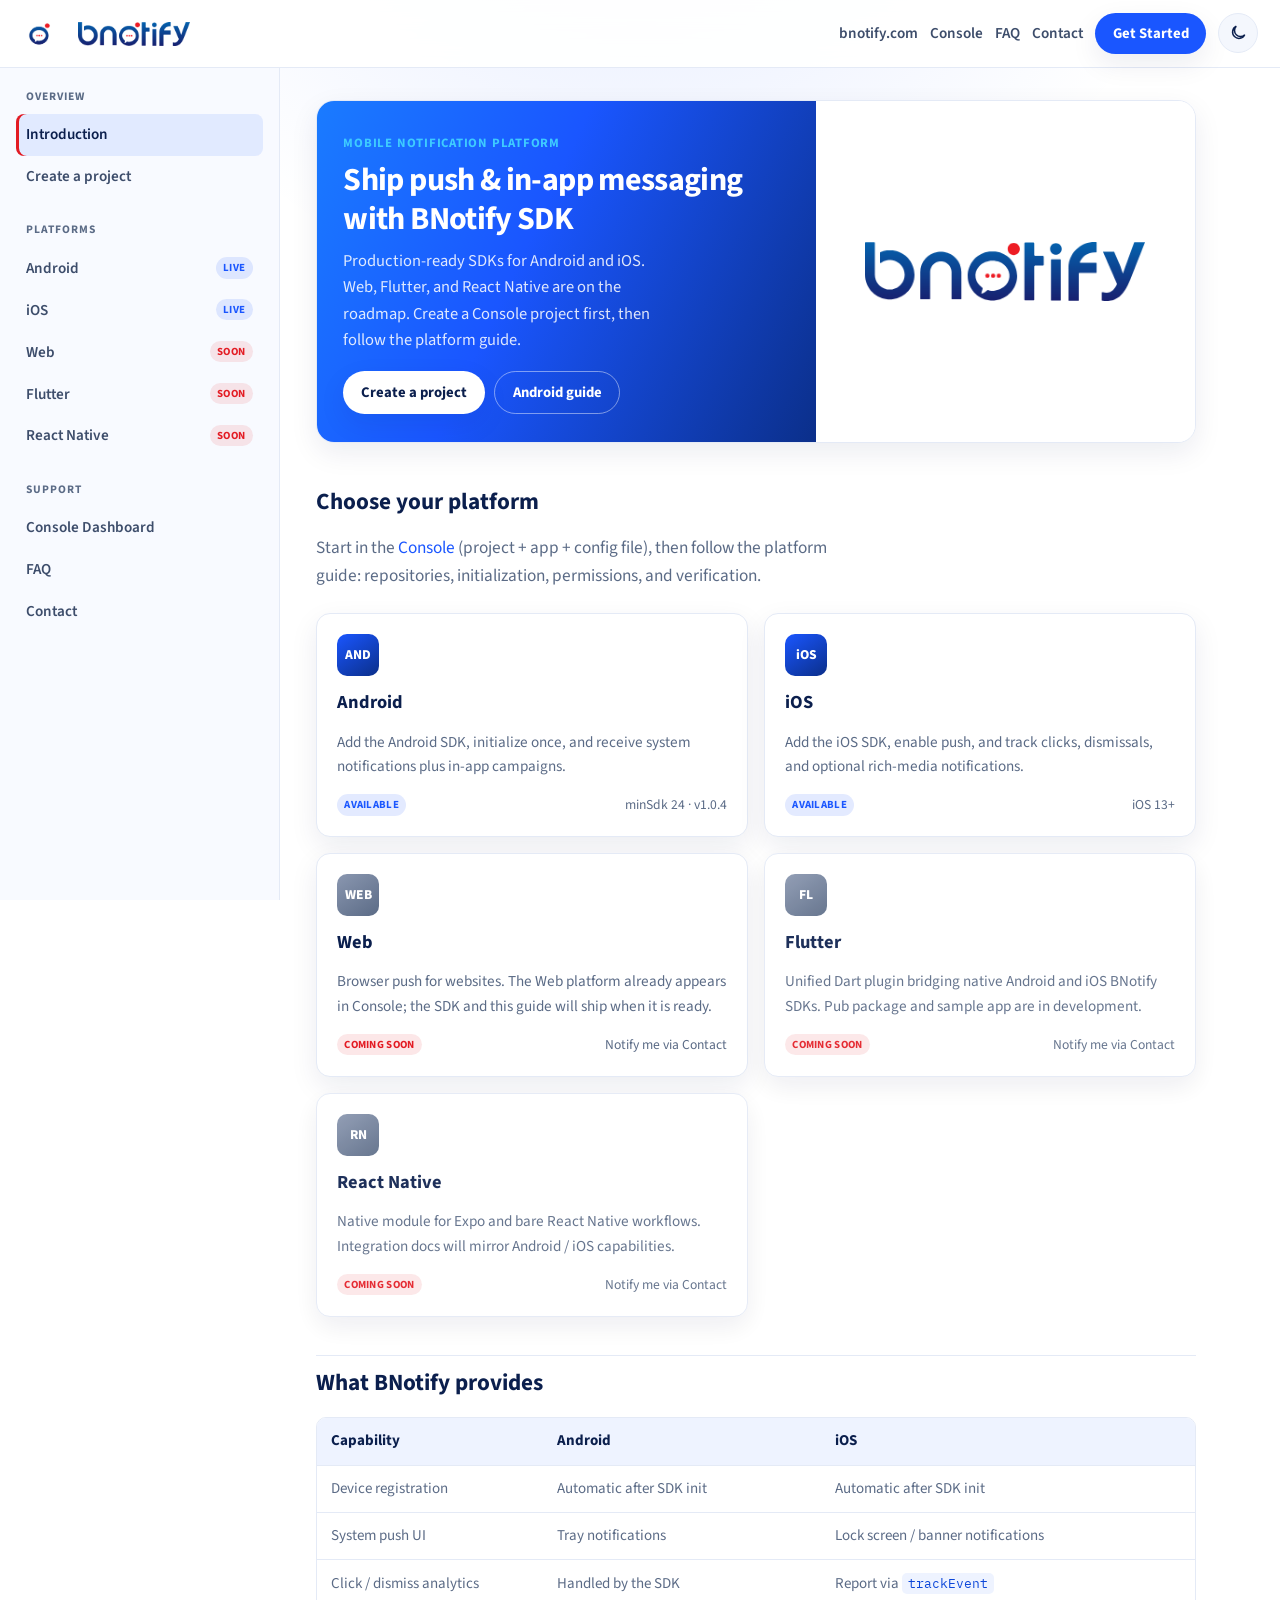
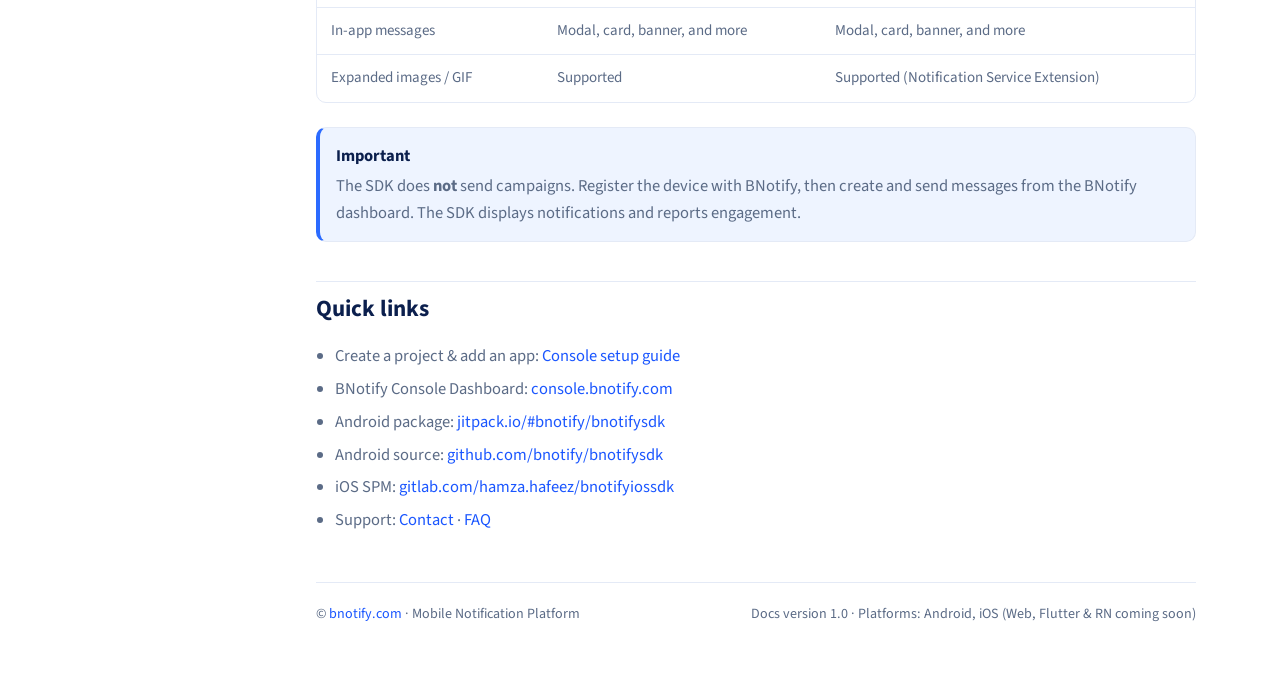
==== index.html @ f36389ba "Document Console project setup and add Web as coming soon. Walk through login, create project, add a" ====
<!DOCTYPE html>
<html lang="en" data-theme="light">
<head>
  <meta charset="UTF-8" />
  <meta name="viewport" content="width=device-width, initial-scale=1" />
  <title>BNotify SDK Documentation</title>
  <meta name="description" content="Integrate BNotify push notifications and in-app messaging into Android, iOS, Web, Flutter, and React Native apps." />
  <link rel="icon" href="assets/img/icon.png" type="image/png" />
  <link rel="preconnect" href="https://fonts.googleapis.com" />
  <link rel="preconnect" href="https://fonts.gstatic.com" crossorigin />
  <link href="https://fonts.googleapis.com/css2?family=IBM+Plex+Mono:wght@400;500;600&family=Source+Sans+3:wght@400;500;600;700;800&display=swap" rel="stylesheet" />
  <link rel="stylesheet" href="assets/css/docs.css" />
  <script>
    (function () {
      var t = localStorage.getItem("bn-theme");
      document.documentElement.setAttribute("data-theme", t === "dark" ? "dark" : "light");
    })();
  </script>
</head>
<body>
  <header class="topbar">
    <a class="brand" href="index.html">
      <img class="brand-icon" src="assets/img/icon.png" alt="BNotify icon" />
      <img class="brand-logo" src="assets/img/logo.png" alt="bnotify" />
    </a>
    <div class="topbar-actions">
      <a class="topbar-link" href="https://bnotify.com/" target="_blank" rel="noopener">bnotify.com</a>
      <a class="topbar-link" href="https://console.bnotify.com/projects" target="_blank" rel="noopener">Console</a>
      <a class="topbar-link" href="faq.html">FAQ</a>
      <a class="topbar-link" href="contact.html">Contact</a>
      <a class="btn btn-primary" href="console.html">Get Started</a>
      <button class="theme-toggle" id="themeToggle" type="button" aria-label="Switch to dark theme" title="Dark theme">
        <svg class="icon-moon" viewBox="0 0 24 24" fill="none" stroke="currentColor" stroke-width="2" aria-hidden="true"><path d="M21 14.3A8.5 8.5 0 1 1 9.7 3 7 7 0 0 0 21 14.3z"/></svg>
        <svg class="icon-sun" viewBox="0 0 24 24" fill="none" stroke="currentColor" stroke-width="2" aria-hidden="true"><circle cx="12" cy="12" r="4"/><path d="M12 2v2M12 20v2M4.93 4.93l1.41 1.41M17.66 17.66l1.41 1.41M2 12h2M20 12h2M4.93 19.07l1.41-1.41M17.66 6.34l1.41-1.41"/></svg>
      </button>
      <button class="menu-toggle" id="menuToggle" aria-label="Open navigation">☰</button>
    </div>
  </header>

  <div class="layout">
    <aside class="sidebar" id="sidebar">
      <div class="sidebar-section">
        <div class="sidebar-label">Overview</div>
        <a class="nav-link" data-page="index.html" href="index.html">Introduction</a>
        <a class="nav-link" data-page="console.html" href="console.html">Create a project</a>
      </div>
      <div class="sidebar-section">
        <div class="sidebar-label">Platforms</div>
        <a class="nav-link" data-page="android.html" href="android.html">Android <span class="badge badge-live">Live</span></a>
        <a class="nav-link" data-page="ios.html" href="ios.html">iOS <span class="badge badge-live">Live</span></a>
        <a class="nav-link" data-page="web.html" href="web.html">Web <span class="badge badge-soon">Soon</span></a>
        <a class="nav-link" data-page="flutter.html" href="flutter.html">Flutter <span class="badge badge-soon">Soon</span></a>
        <a class="nav-link" data-page="react-native.html" href="react-native.html">React Native <span class="badge badge-soon">Soon</span></a>
      </div>
      <div class="sidebar-section">
        <div class="sidebar-label">Support</div>
        <a class="nav-link" href="https://console.bnotify.com/projects" target="_blank" rel="noopener">Console Dashboard</a>
        <a class="nav-link" data-page="faq.html" href="faq.html">FAQ</a>
        <a class="nav-link" data-page="contact.html" href="contact.html">Contact</a>
      </div>
    </aside>

    <main class="content">
      <div class="content-inner">
        <section class="hero">
          <div class="hero-copy">
            <div class="page-kicker">Mobile Notification Platform</div>
            <h1>Ship push &amp; in-app messaging with BNotify SDK</h1>
            <p>Production-ready SDKs for Android and iOS. Web, Flutter, and React Native are on the roadmap. Create a Console project first, then follow the platform guide.</p>
            <div class="hero-actions">
              <a class="btn btn-primary" href="console.html">Create a project</a>
              <a class="btn btn-secondary" href="android.html">Android guide</a>
            </div>
          </div>
          <div class="hero-brand">
            <img src="assets/img/logo.png" alt="bnotify.com — Mobile Notification Platform" />
          </div>
        </section>

        <h2>Choose your platform</h2>
        <p class="lead">Start in the <a href="console.html">Console</a> (project + app + config file), then follow the platform guide: repositories, initialization, permissions, and verification.</p>

        <div class="card-grid">
          <a class="platform-card" href="android.html">
            <div class="card-icon">AND</div>
            <h3>Android</h3>
            <p>Add the Android SDK, initialize once, and receive system notifications plus in-app campaigns.</p>
            <div class="card-foot">
              <span class="badge badge-live">Available</span>
              <span>minSdk 24 · v1.0.4</span>
            </div>
          </a>
          <a class="platform-card" href="ios.html">
            <div class="card-icon">iOS</div>
            <h3>iOS</h3>
            <p>Add the iOS SDK, enable push, and track clicks, dismissals, and optional rich-media notifications.</p>
            <div class="card-foot">
              <span class="badge badge-live">Available</span>
              <span>iOS 13+</span>
            </div>
          </a>
          <a class="platform-card" href="web.html">
            <div class="card-icon soon">WEB</div>
            <h3>Web</h3>
            <p>Browser push for websites. The Web platform already appears in Console; the SDK and this guide will ship when it is ready.</p>
            <div class="card-foot">
              <span class="badge badge-soon">Coming soon</span>
              <span>Notify me via Contact</span>
            </div>
          </a>
          <div class="platform-card disabled">
            <div class="card-icon soon">FL</div>
            <h3>Flutter</h3>
            <p>Unified Dart plugin bridging native Android and iOS BNotify SDKs. Pub package and sample app are in development.</p>
            <div class="card-foot">
              <span class="badge badge-soon">Coming soon</span>
              <span>Notify me via Contact</span>
            </div>
          </div>
          <div class="platform-card disabled">
            <div class="card-icon soon">RN</div>
            <h3>React Native</h3>
            <p>Native module for Expo and bare React Native workflows. Integration docs will mirror Android / iOS capabilities.</p>
            <div class="card-foot">
              <span class="badge badge-soon">Coming soon</span>
              <span>Notify me via Contact</span>
            </div>
          </div>
        </div>

        <h2>What BNotify provides</h2>
        <div class="table-wrap">
          <table>
            <thead>
              <tr>
                <th>Capability</th>
                <th>Android</th>
                <th>iOS</th>
              </tr>
            </thead>
            <tbody>
              <tr>
                <td>Device registration</td>
                <td>Automatic after SDK init</td>
                <td>Automatic after SDK init</td>
              </tr>
              <tr>
                <td>System push UI</td>
                <td>Tray notifications</td>
                <td>Lock screen / banner notifications</td>
              </tr>
              <tr>
                <td>Click / dismiss analytics</td>
                <td>Handled by the SDK</td>
                <td>Report via <code>trackEvent</code></td>
              </tr>
              <tr>
                <td>In-app messages</td>
                <td>Modal, card, banner, and more</td>
                <td>Modal, card, banner, and more</td>
              </tr>
              <tr>
                <td>Expanded images / GIF</td>
                <td>Supported</td>
                <td>Supported (Notification Service Extension)</td>
              </tr>
            </tbody>
          </table>
        </div>

        <div class="callout info">
          <div class="callout-title">Important</div>
          <p>The SDK does <strong>not</strong> send campaigns. Register the device with BNotify, then create and send messages from the BNotify dashboard. The SDK displays notifications and reports engagement.</p>
        </div>

        <h2>Quick links</h2>
        <ul class="clean">
          <li>Create a project &amp; add an app: <a href="console.html">Console setup guide</a></li>
          <li>BNotify Console Dashboard: <a href="https://console.bnotify.com/" target="_blank" rel="noopener">console.bnotify.com</a></li>
          <li>Android package: <a href="https://jitpack.io/#bnotify/bnotifysdk" target="_blank" rel="noopener">jitpack.io/#bnotify/bnotifysdk</a></li>
          <li>Android source: <a href="https://github.com/bnotify/bnotifysdk" target="_blank" rel="noopener">github.com/bnotify/bnotifysdk</a></li>
          <li>iOS SPM: <a href="https://gitlab.com/hamza.hafeez/bnotifyiossdk" target="_blank" rel="noopener">gitlab.com/hamza.hafeez/bnotifyiossdk</a></li>
          <li>Support: <a href="contact.html">Contact</a> · <a href="faq.html">FAQ</a></li>
        </ul>

        <footer class="footer">
          <span>© <a href="https://bnotify.com/" target="_blank" rel="noopener">bnotify.com</a> · Mobile Notification Platform</span>
          <span>Docs version 1.0 · Platforms: Android, iOS (Web, Flutter &amp; RN coming soon)</span>
        </footer>
      </div>
    </main>
  </div>
  <script src="assets/js/docs.js"></script>
</body>
</html>
---- assets/css/docs.css ----
/* BNotify SDK Docs — light default (bnotify.com blue/white), optional dark */
:root {
  --bn-red: #e31b23;
  --bn-red-dark: #c4161d;
  --bn-cyan: #3ecbff;
  --bn-blue-500: #1a56ff;
  --bn-blue-400: #2b6bff;
  --bn-blue-600: #0d47d9;
  --bn-navy: #0b1f4d;
  --bn-sidebar-w: 280px;
  --bn-top-h: 68px;
  --bn-radius: 14px;
  --font-sans: "Source Sans 3", "Segoe UI", sans-serif;
  --font-mono: "IBM Plex Mono", ui-monospace, monospace;

  --bn-bg: #ffffff;
  --bn-bg-glow: radial-gradient(ellipse 80% 40% at 50% -8%, rgba(26, 86, 255, 0.12), transparent 55%);
  --bn-surface: #ffffff;
  --bn-surface-2: #f4f7fd;
  --bn-ink: #0b1f4d;
  --bn-heading: #0b1f4d;
  --bn-muted: #5b6b86;
  --bn-line: #e4eaf6;
  --bn-link: #1a56ff;
  --bn-link-hover: #0d47d9;
  --bn-code-bg: #0b1f4d;
  --bn-code-border: rgba(11, 31, 77, 0.18);
  --bn-inline-code-bg: #eef3ff;
  --bn-inline-code-fg: #0d47d9;
  --bn-topbar-bg: rgba(255, 255, 255, 0.92);
  --bn-topbar-border: #e4eaf6;
  --bn-brand: #0b1f4d;
  --bn-nav: #3d4d6b;
  --bn-nav-hover: #0b1f4d;
  --bn-nav-active-bg: rgba(26, 86, 255, 0.1);
  --bn-nav-active-fg: #0b1f4d;
  --bn-sidebar-bg: #f8faff;
  --bn-btn-primary-bg: #1a56ff;
  --bn-btn-primary-fg: #ffffff;
  --bn-btn-primary-hover: #0d47d9;
  --bn-btn-secondary-fg: #0b1f4d;
  --bn-btn-secondary-border: #c9d6f0;
  --bn-chip-strong: #0b1f4d;
  --bn-th-bg: #eef3ff;
  --bn-th-fg: #0b1f4d;
  --bn-input-bg: #f8faff;
  --bn-input-fg: #0b1f4d;
  --bn-shadow: 0 10px 28px rgba(11, 31, 77, 0.08);
  --bn-hero-bg: linear-gradient(115deg, #1a7bff 0%, #1a56ff 42%, #0b2f8a 100%);
  --bn-hero-border: transparent;
  --bn-badge-live-bg: rgba(26, 86, 255, 0.12);
  --bn-badge-live-fg: #1a56ff;
  --bn-badge-soon-bg: rgba(227, 27, 35, 0.1);
  --bn-badge-soon-fg: #e31b23;
  --bn-callout-info-bg: #eef4ff;
  --bn-callout-warn-bg: #fff5f5;
  --bn-callout-tip-bg: #f0faf5;
  --bn-mark-bg: rgba(26, 86, 255, 0.12);
  --bn-mark-fg: #1a56ff;
}

html[data-theme="dark"] {
  --bn-bg: #05070d;
  --bn-bg-glow:
    radial-gradient(ellipse 80% 50% at 50% -10%, rgba(43, 89, 195, 0.22), transparent 55%),
    radial-gradient(ellipse 60% 40% at 80% 100%, rgba(227, 27, 35, 0.08), transparent 50%);
  --bn-surface: #0b1220;
  --bn-surface-2: #111a2e;
  --bn-ink: #f5f7fb;
  --bn-heading: #ffffff;
  --bn-muted: #9aa6bf;
  --bn-line: rgba(255, 255, 255, 0.1);
  --bn-link: #4d7dff;
  --bn-link-hover: #ffffff;
  --bn-code-bg: #070d1a;
  --bn-code-border: rgba(255, 255, 255, 0.12);
  --bn-inline-code-bg: rgba(255, 255, 255, 0.08);
  --bn-inline-code-fg: #c9d7ff;
  --bn-topbar-bg: rgba(0, 0, 0, 0.85);
  --bn-topbar-border: rgba(255, 255, 255, 0.1);
  --bn-brand: #ffffff;
  --bn-nav: rgba(255, 255, 255, 0.86);
  --bn-nav-hover: #ffffff;
  --bn-nav-active-bg: rgba(43, 89, 195, 0.22);
  --bn-nav-active-fg: #ffffff;
  --bn-sidebar-bg: rgba(5, 7, 13, 0.92);
  --bn-btn-primary-bg: #ffffff;
  --bn-btn-primary-fg: #0a1224;
  --bn-btn-primary-hover: #eef2ff;
  --bn-btn-secondary-fg: #ffffff;
  --bn-btn-secondary-border: rgba(255, 255, 255, 0.35);
  --bn-chip-strong: #ffffff;
  --bn-th-bg: rgba(255, 255, 255, 0.04);
  --bn-th-fg: #ffffff;
  --bn-input-bg: #070d1a;
  --bn-input-fg: #ffffff;
  --bn-shadow: 0 12px 40px rgba(0, 0, 0, 0.45);
  --bn-hero-bg:
    radial-gradient(circle at 85% 15%, rgba(227, 27, 35, 0.25), transparent 35%),
    linear-gradient(145deg, #000 0%, #0b172e 55%, #123a8f 140%);
  --bn-hero-border: rgba(255, 255, 255, 0.1);
  --bn-badge-live-bg: rgba(43, 89, 195, 0.25);
  --bn-badge-live-fg: #9db7ff;
  --bn-badge-soon-bg: rgba(227, 27, 35, 0.18);
  --bn-badge-soon-fg: #ff8a8f;
  --bn-callout-info-bg: rgba(43, 89, 195, 0.12);
  --bn-callout-warn-bg: rgba(227, 27, 35, 0.1);
  --bn-callout-tip-bg: rgba(26, 158, 106, 0.1);
  --bn-mark-bg: rgba(43, 89, 195, 0.25);
  --bn-mark-fg: #9db7ff;
}

*,
*::before,
*::after {
  box-sizing: border-box;
}

html {
  scroll-behavior: smooth;
  color-scheme: light;
}

html[data-theme="dark"] {
  color-scheme: dark;
}

body {
  margin: 0;
  font-family: var(--font-sans);
  color: var(--bn-ink);
  background: var(--bn-bg-glow), var(--bn-bg);
  line-height: 1.6;
  font-size: 16.5px;
  -webkit-font-smoothing: antialiased;
  min-height: 100vh;
}

a {
  color: var(--bn-link);
  text-decoration: none;
}

a:hover {
  color: var(--bn-link-hover);
  text-decoration: underline;
}

img {
  max-width: 100%;
  height: auto;
}

.topbar {
  position: sticky;
  top: 0;
  z-index: 50;
  height: var(--bn-top-h);
  display: flex;
  align-items: center;
  justify-content: space-between;
  padding: 0 1.35rem;
  background: var(--bn-topbar-bg);
  backdrop-filter: blur(12px);
  border-bottom: 1px solid var(--bn-topbar-border);
}

.brand {
  display: flex;
  align-items: center;
  gap: 0.75rem;
  color: var(--bn-brand);
  text-decoration: none;
}

.brand:hover {
  text-decoration: none;
  color: var(--bn-brand);
}

.brand-icon {
  width: 36px;
  height: 36px;
  border-radius: 8px;
  background: #fff;
  object-fit: contain;
}

.brand-logo {
  height: 32px;
  width: auto;
  display: block;
  padding: 4px 8px;
  border-radius: 8px;
  background: #fff;
}

.brand-text {
  display: none;
}

.topbar-actions {
  display: flex;
  align-items: center;
  gap: 0.75rem;
}

.topbar-link {
  color: var(--bn-nav);
  font-size: 0.95rem;
  font-weight: 600;
  text-decoration: none;
}

.topbar-link:hover {
  color: var(--bn-nav-hover);
  text-decoration: none;
}

.theme-toggle {
  display: inline-grid;
  place-items: center;
  width: 40px;
  height: 40px;
  border-radius: 999px;
  border: 1px solid var(--bn-line);
  background: var(--bn-surface-2);
  color: var(--bn-heading);
  cursor: pointer;
  flex-shrink: 0;
}

.theme-toggle:hover {
  border-color: var(--bn-blue-400);
}

.theme-toggle .icon-sun,
.theme-toggle .icon-moon {
  display: none;
  width: 18px;
  height: 18px;
}

html:not([data-theme="dark"]) .theme-toggle .icon-moon {
  display: block;
}

html[data-theme="dark"] .theme-toggle .icon-sun {
  display: block;
}

.btn {
  display: inline-flex;
  align-items: center;
  justify-content: center;
  gap: 0.4rem;
  padding: 0.55rem 1.1rem;
  border-radius: 999px;
  border: none;
  font: inherit;
  font-weight: 700;
  font-size: 0.92rem;
  cursor: pointer;
  text-decoration: none;
  transition: transform 0.15s ease, background 0.15s ease, box-shadow 0.15s ease, border-color 0.15s ease;
}

.btn:hover {
  text-decoration: none;
  transform: translateY(-1px);
}

.btn-primary {
  background: var(--bn-btn-primary-bg);
  color: var(--bn-btn-primary-fg);
  box-shadow: var(--bn-shadow);
}

.btn-primary:hover {
  background: var(--bn-btn-primary-hover);
  color: var(--bn-btn-primary-fg);
}

.btn-secondary {
  background: transparent;
  color: var(--bn-btn-secondary-fg);
  border: 1px solid var(--bn-btn-secondary-border);
}

.btn-secondary:hover {
  background: var(--bn-surface-2);
  color: var(--bn-heading);
}

.hero .btn-primary {
  background: #fff;
  color: #0b1f4d;
}

.hero .btn-primary:hover {
  background: #eef4ff;
  color: #0b1f4d;
}

.hero .btn-secondary {
  color: #fff;
  border-color: rgba(255, 255, 255, 0.45);
}

.hero .btn-secondary:hover {
  background: rgba(255, 255, 255, 0.12);
  color: #fff;
}

.btn-accent {
  background: var(--bn-red);
  color: #fff;
}

.menu-toggle {
  display: none;
  background: transparent;
  border: 1px solid var(--bn-line);
  color: var(--bn-heading);
  border-radius: 8px;
  width: 40px;
  height: 40px;
  font-size: 1.2rem;
  cursor: pointer;
}

.layout {
  display: grid;
  grid-template-columns: var(--bn-sidebar-w) 1fr;
  min-height: calc(100vh - var(--bn-top-h));
}

.sidebar {
  position: sticky;
  top: var(--bn-top-h);
  height: calc(100vh - var(--bn-top-h));
  overflow: auto;
  background: var(--bn-sidebar-bg);
  border-right: 1px solid var(--bn-line);
  padding: 1.25rem 1rem 2rem;
}

.sidebar-section {
  margin-bottom: 1.5rem;
}

.sidebar-label {
  font-size: 0.72rem;
  font-weight: 700;
  letter-spacing: 0.08em;
  text-transform: uppercase;
  color: var(--bn-muted);
  padding: 0 0.65rem;
  margin-bottom: 0.45rem;
}

.nav-link {
  display: flex;
  align-items: center;
  justify-content: space-between;
  gap: 0.5rem;
  padding: 0.55rem 0.65rem;
  border-radius: 8px;
  color: var(--bn-nav);
  font-weight: 600;
  font-size: 0.95rem;
  text-decoration: none;
}

.nav-link:hover {
  background: var(--bn-nav-active-bg);
  color: var(--bn-nav-hover);
  text-decoration: none;
}

.nav-link.active {
  background: var(--bn-nav-active-bg);
  color: var(--bn-nav-active-fg);
  box-shadow: inset 3px 0 0 var(--bn-red);
}

.nav-sub {
  margin: 0.15rem 0 0.5rem 0.75rem;
  padding-left: 0.65rem;
  border-left: 2px solid var(--bn-line);
}

.nav-sub a {
  display: block;
  padding: 0.28rem 0.5rem;
  color: var(--bn-muted);
  font-size: 0.88rem;
  font-weight: 500;
  border-radius: 6px;
  text-decoration: none;
}

.nav-sub a:hover,
.nav-sub a.active {
  color: var(--bn-heading);
  background: var(--bn-nav-active-bg);
  text-decoration: none;
}

.badge {
  display: inline-flex;
  align-items: center;
  padding: 0.12rem 0.45rem;
  border-radius: 999px;
  font-size: 0.68rem;
  font-weight: 700;
  letter-spacing: 0.03em;
  text-transform: uppercase;
  white-space: nowrap;
}

.badge-live {
  background: var(--bn-badge-live-bg);
  color: var(--bn-badge-live-fg);
}

.badge-soon {
  background: var(--bn-badge-soon-bg);
  color: var(--bn-badge-soon-fg);
}

.content {
  min-width: 0;
  padding: 2rem 2.25rem 4rem;
}

.content-inner {
  max-width: 880px;
}

.page-kicker {
  display: inline-flex;
  align-items: center;
  gap: 0.4rem;
  color: var(--bn-red);
  font-size: 0.8rem;
  font-weight: 700;
  letter-spacing: 0.06em;
  text-transform: uppercase;
  margin-bottom: 0.5rem;
}

h1 {
  margin: 0 0 0.75rem;
  font-size: clamp(1.85rem, 2.5vw, 2.35rem);
  line-height: 1.2;
  color: var(--bn-heading);
  letter-spacing: -0.02em;
}

h2 {
  margin: 2.4rem 0 0.85rem;
  padding-top: 0.5rem;
  border-top: 1px solid var(--bn-line);
  font-size: 1.45rem;
  color: var(--bn-heading);
  scroll-margin-top: calc(var(--bn-top-h) + 1rem);
}

h2:first-of-type {
  border-top: none;
  margin-top: 1.75rem;
}

h3 {
  margin: 1.6rem 0 0.55rem;
  font-size: 1.12rem;
  color: var(--bn-heading);
  scroll-margin-top: calc(var(--bn-top-h) + 1rem);
}

.lead {
  font-size: 1.08rem;
  color: var(--bn-muted);
  margin: 0 0 1.5rem;
  max-width: 62ch;
}

.meta-row {
  display: flex;
  flex-wrap: wrap;
  gap: 0.5rem;
  margin-bottom: 1.5rem;
}

.chip {
  display: inline-flex;
  align-items: center;
  gap: 0.35rem;
  padding: 0.35rem 0.7rem;
  background: var(--bn-surface);
  border: 1px solid var(--bn-line);
  border-radius: 999px;
  font-size: 0.82rem;
  color: var(--bn-muted);
  font-weight: 600;
}

.chip strong {
  color: var(--bn-chip-strong);
  font-weight: 700;
}

.card-grid {
  display: grid;
  grid-template-columns: repeat(2, minmax(0, 1fr));
  gap: 1rem;
  margin: 1.25rem 0 2rem;
}

.platform-card {
  background: var(--bn-surface);
  border: 1px solid var(--bn-line);
  border-radius: var(--bn-radius);
  padding: 1.25rem;
  box-shadow: var(--bn-shadow);
  display: flex;
  flex-direction: column;
  gap: 0.75rem;
  transition: border-color 0.15s ease, transform 0.15s ease;
  text-decoration: none;
  color: inherit;
}

.platform-card:hover {
  border-color: var(--bn-blue-400);
  transform: translateY(-2px);
  text-decoration: none;
  color: inherit;
}

.platform-card.disabled {
  opacity: 0.92;
  cursor: default;
}

.platform-card.disabled:hover {
  transform: none;
  border-color: var(--bn-line);
}

.platform-card h3 {
  margin: 0;
  font-size: 1.15rem;
  color: var(--bn-heading);
}

.platform-card p {
  margin: 0;
  color: var(--bn-muted);
  font-size: 0.95rem;
  flex: 1;
}

.platform-card .card-foot {
  display: flex;
  align-items: center;
  justify-content: space-between;
  margin-top: 0.25rem;
  color: var(--bn-muted);
  font-size: 0.85rem;
}

.card-icon {
  width: 42px;
  height: 42px;
  border-radius: 10px;
  display: grid;
  place-items: center;
  background: linear-gradient(145deg, #1a56ff, #0b2f8a);
  color: #fff;
  font-weight: 800;
  font-size: 0.85rem;
}

.card-icon.soon {
  background: linear-gradient(145deg, #8a97b0, #5b6b86);
}

.callout {
  border-radius: 10px;
  padding: 0.95rem 1rem;
  margin: 1rem 0 1.25rem;
  border: 1px solid var(--bn-line);
  background: var(--bn-surface);
}

.callout-title {
  font-weight: 700;
  margin-bottom: 0.25rem;
  color: var(--bn-heading);
}

.callout p {
  margin: 0;
  color: var(--bn-muted);
}

.callout.info {
  border-left: 4px solid var(--bn-blue-400);
  background: var(--bn-callout-info-bg);
}

.callout.warn {
  border-left: 4px solid var(--bn-red);
  background: var(--bn-callout-warn-bg);
}

.callout.tip {
  border-left: 4px solid #1a9e6a;
  background: var(--bn-callout-tip-bg);
}

.table-wrap {
  overflow-x: auto;
  margin: 1rem 0 1.5rem;
  border: 1px solid var(--bn-line);
  border-radius: 10px;
  background: var(--bn-surface);
}

table {
  width: 100%;
  border-collapse: collapse;
  font-size: 0.94rem;
}

th,
td {
  text-align: left;
  padding: 0.7rem 0.9rem;
  border-bottom: 1px solid var(--bn-line);
  vertical-align: top;
}

th {
  background: var(--bn-th-bg);
  color: var(--bn-th-fg);
  font-weight: 700;
  white-space: nowrap;
}

td {
  color: var(--bn-muted);
}

tr:last-child td {
  border-bottom: none;
}

.pre-wrap {
  position: relative;
  margin: 0.85rem 0 1.35rem;
  border-radius: 10px;
  overflow: hidden;
  border: 1px solid var(--bn-code-border);
  background: var(--bn-code-bg);
  box-shadow: var(--bn-shadow);
}

.pre-wrap .lang {
  position: absolute;
  top: 0.55rem;
  left: 0.85rem;
  font-size: 0.7rem;
  font-weight: 700;
  letter-spacing: 0.06em;
  text-transform: uppercase;
  color: rgba(255, 255, 255, 0.4);
  font-family: var(--font-mono);
}

.copy-btn {
  position: absolute;
  top: 0.45rem;
  right: 0.45rem;
  z-index: 2;
  background: rgba(255, 255, 255, 0.08);
  color: #fff;
  border: 1px solid rgba(255, 255, 255, 0.18);
  border-radius: 6px;
  padding: 0.28rem 0.55rem;
  font-size: 0.75rem;
  font-weight: 600;
  cursor: pointer;
}

.copy-btn:hover {
  background: rgba(255, 255, 255, 0.16);
}

.copy-btn.copied {
  background: var(--bn-red);
  border-color: var(--bn-red);
}

pre {
  margin: 0;
  padding: 2.1rem 1rem 1rem;
  overflow-x: auto;
  color: #e8eefc;
  font-family: var(--font-mono);
  font-size: 0.82rem;
  line-height: 1.55;
}

code {
  font-family: var(--font-mono);
  font-size: 0.88em;
}

:not(pre) > code {
  background: var(--bn-inline-code-bg);
  color: var(--bn-inline-code-fg);
  padding: 0.12rem 0.38rem;
  border-radius: 5px;
  font-size: 0.86em;
}

ol.steps,
ul.clean {
  padding-left: 1.2rem;
  color: var(--bn-muted);
}

ol.steps li,
ul.clean li {
  margin: 0.4rem 0;
}

.checklist {
  list-style: none;
  padding: 0;
  margin: 1rem 0 1.5rem;
}

.checklist li {
  display: flex;
  gap: 0.65rem;
  align-items: flex-start;
  padding: 0.55rem 0.7rem;
  background: var(--bn-surface);
  border: 1px solid var(--bn-line);
  border-radius: 8px;
  margin-bottom: 0.45rem;
  color: var(--bn-muted);
}

.checklist .mark {
  flex: 0 0 auto;
  width: 1.35rem;
  height: 1.35rem;
  border-radius: 50%;
  display: grid;
  place-items: center;
  font-size: 0.75rem;
  font-weight: 800;
  background: var(--bn-mark-bg);
  color: var(--bn-mark-fg);
}

.checklist .mark.opt {
  background: var(--bn-badge-soon-bg);
  color: var(--bn-badge-soon-fg);
}

.hero {
  display: grid;
  grid-template-columns: 1.25fr 0.95fr;
  gap: 0;
  align-items: stretch;
  margin-bottom: 2rem;
  padding: 0;
  border-radius: 18px;
  background: #fff;
  color: #fff;
  border: 1px solid var(--bn-line);
  box-shadow: var(--bn-shadow);
  position: relative;
  overflow: hidden;
}

.hero-copy {
  position: relative;
  z-index: 1;
  background: var(--bn-hero-bg);
  padding: 1.75rem 1.65rem;
}

.hero h1 {
  color: #fff;
  margin-bottom: 0.6rem;
}

.hero .page-kicker {
  color: var(--bn-cyan);
}

.hero p {
  margin: 0 0 1.1rem;
  color: rgba(255, 255, 255, 0.86);
  max-width: 42ch;
}

.hero-actions {
  display: flex;
  flex-wrap: wrap;
  gap: 0.6rem;
}

.hero-brand {
  position: relative;
  z-index: 1;
  display: grid;
  place-items: center;
  padding: 1.5rem 1.25rem;
  background: #fff;
}

.hero-brand img {
  width: min(100%, 280px);
  filter: none;
}

.doc-figure {
  margin: 1rem 0 1.6rem;
  border: 1px solid var(--bn-line);
  border-radius: 12px;
  overflow: hidden;
  background: var(--bn-surface);
  box-shadow: var(--bn-shadow);
}

.doc-figure img {
  display: block;
  width: 100%;
  height: auto;
  background: #f4f7fd;
}

.doc-figure figcaption {
  padding: 0.7rem 0.95rem;
  font-size: 0.88rem;
  color: var(--bn-muted);
  border-top: 1px solid var(--bn-line);
}

.faq details {
  background: var(--bn-surface);
  border: 1px solid var(--bn-line);
  border-radius: 10px;
  padding: 0.85rem 1rem;
  margin-bottom: 0.65rem;
}

.faq summary {
  cursor: pointer;
  font-weight: 700;
  color: var(--bn-heading);
  list-style: none;
}

.faq summary::-webkit-details-marker {
  display: none;
}

.faq summary::before {
  content: "+";
  display: inline-block;
  width: 1.2rem;
  color: var(--bn-red);
  font-weight: 800;
}

.faq details[open] summary::before {
  content: "–";
}

.faq details p {
  margin: 0.65rem 0 0.2rem;
  color: var(--bn-muted);
}

.contact-panel {
  background: var(--bn-surface);
  border: 1px solid var(--bn-line);
  border-radius: 14px;
  padding: 1.5rem;
  box-shadow: var(--bn-shadow);
}

.contact-panel label {
  display: block;
  font-weight: 700;
  font-size: 0.88rem;
  margin-bottom: 0.35rem;
  color: var(--bn-heading);
}

.contact-panel input,
.contact-panel select,
.contact-panel textarea {
  width: 100%;
  margin-bottom: 1rem;
  padding: 0.7rem 0.8rem;
  border: 1px solid var(--bn-line);
  border-radius: 8px;
  font: inherit;
  background: var(--bn-input-bg);
  color: var(--bn-input-fg);
}

.contact-panel input:focus,
.contact-panel select:focus,
.contact-panel textarea:focus {
  outline: 2px solid rgba(26, 86, 255, 0.28);
  border-color: var(--bn-blue-400);
}

.contact-email {
  display: flex;
  align-items: center;
  gap: 0.75rem;
  padding: 1rem;
  border-radius: 10px;
  background: linear-gradient(90deg, var(--bn-callout-info-bg), var(--bn-callout-warn-bg));
  border: 1px solid var(--bn-line);
  margin-bottom: 1.25rem;
}

.contact-email strong {
  color: var(--bn-heading);
}

.footer {
  margin-top: 3rem;
  padding-top: 1.25rem;
  border-top: 1px solid var(--bn-line);
  color: var(--bn-muted);
  font-size: 0.88rem;
  display: flex;
  flex-wrap: wrap;
  gap: 0.5rem 1rem;
  justify-content: space-between;
}

.toc-inline {
  background: var(--bn-surface);
  border: 1px solid var(--bn-line);
  border-radius: 12px;
  padding: 1rem 1.15rem;
  margin: 1.25rem 0 1.75rem;
}

.toc-inline strong {
  display: block;
  margin-bottom: 0.5rem;
  color: var(--bn-heading);
}

.toc-inline ol {
  margin: 0;
  padding-left: 1.2rem;
  columns: 2;
  column-gap: 1.5rem;
  color: var(--bn-muted);
}

.toc-inline li {
  break-inside: avoid;
  margin: 0.25rem 0;
  font-size: 0.92rem;
}

.site-links {
  display: flex;
  flex-wrap: wrap;
  gap: 0.75rem;
  margin: 1rem 0 1.5rem;
}

@media (max-width: 980px) {
  .layout {
    grid-template-columns: 1fr;
  }

  .sidebar {
    position: fixed;
    inset: var(--bn-top-h) auto 0 0;
    width: min(86vw, 300px);
    transform: translateX(-105%);
    transition: transform 0.2s ease;
    z-index: 40;
    box-shadow: var(--bn-shadow);
    background: var(--bn-sidebar-bg);
  }

  .sidebar.open {
    transform: translateX(0);
  }

  .menu-toggle {
    display: inline-grid;
    place-items: center;
  }

  .content {
    padding: 1.25rem 1rem 3rem;
  }

  .hero {
    grid-template-columns: 1fr;
  }

  .card-grid {
    grid-template-columns: 1fr;
  }

  .toc-inline ol {
    columns: 1;
  }

  .brand-logo {
    height: 26px;
    padding: 3px 6px;
  }
}
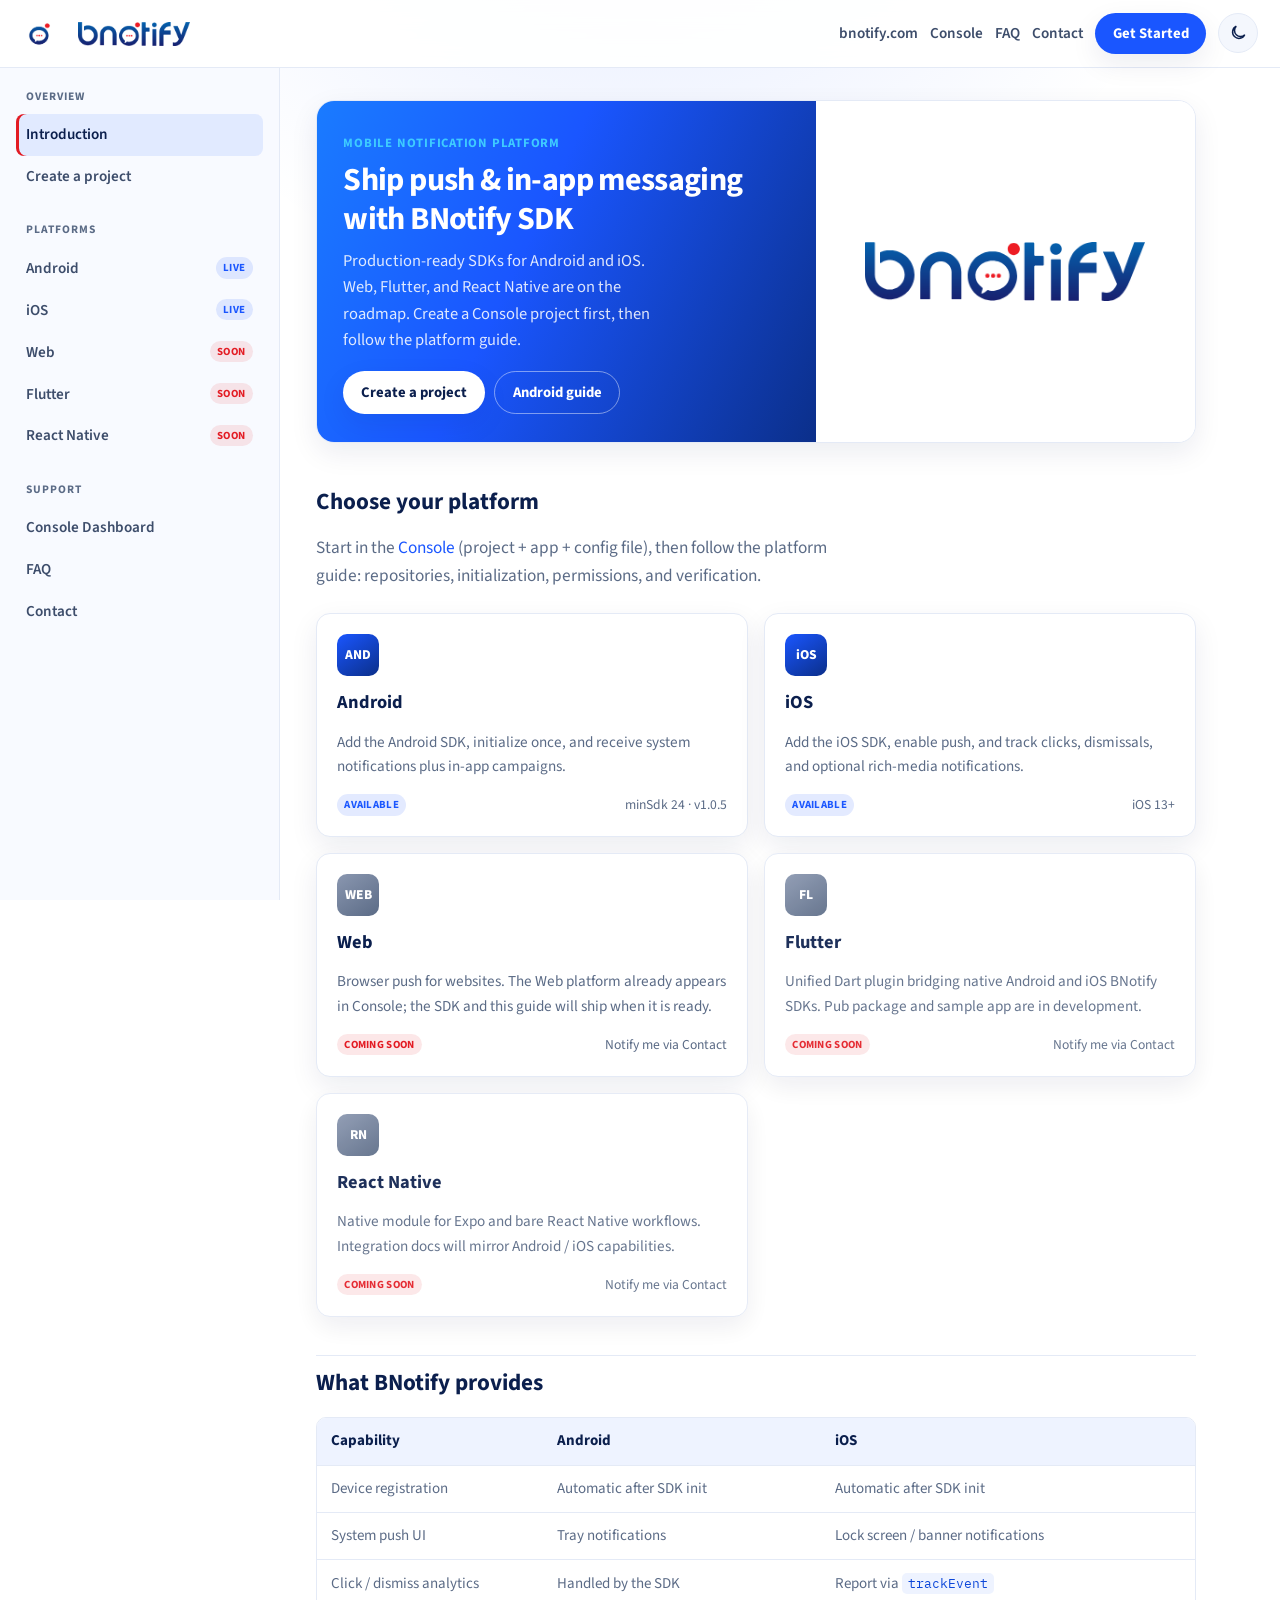
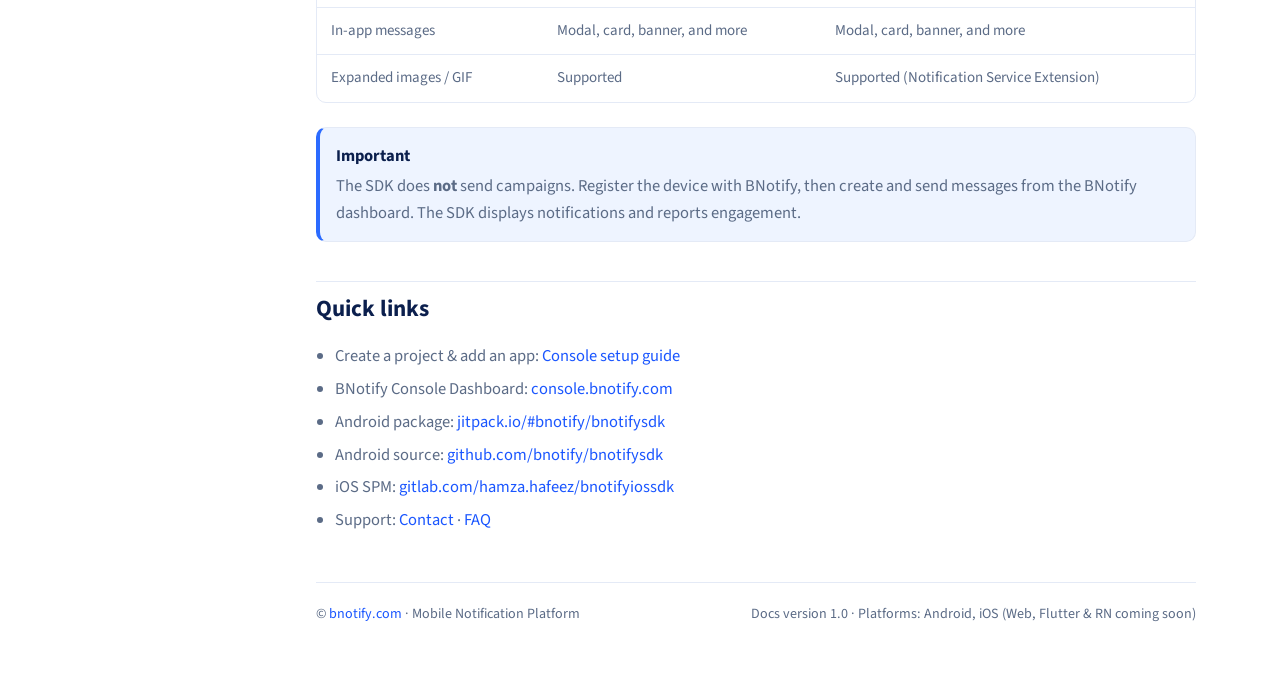
==== commit 933e2566: "Document Android SDK 1.0.5 on JitPack. Co-authored-by: Cursor <cursoragent@cursor.com>" ====
--- a/index.html
+++ b/index.html
@@ -87,7 +87,7 @@
             <p>Add the Android SDK, initialize once, and receive system notifications plus in-app campaigns.</p>
             <div class="card-foot">
               <span class="badge badge-live">Available</span>
-              <span>minSdk 24 · v1.0.4</span>
+              <span>minSdk 24 · v1.0.5</span>
             </div>
           </a>
           <a class="platform-card" href="ios.html">
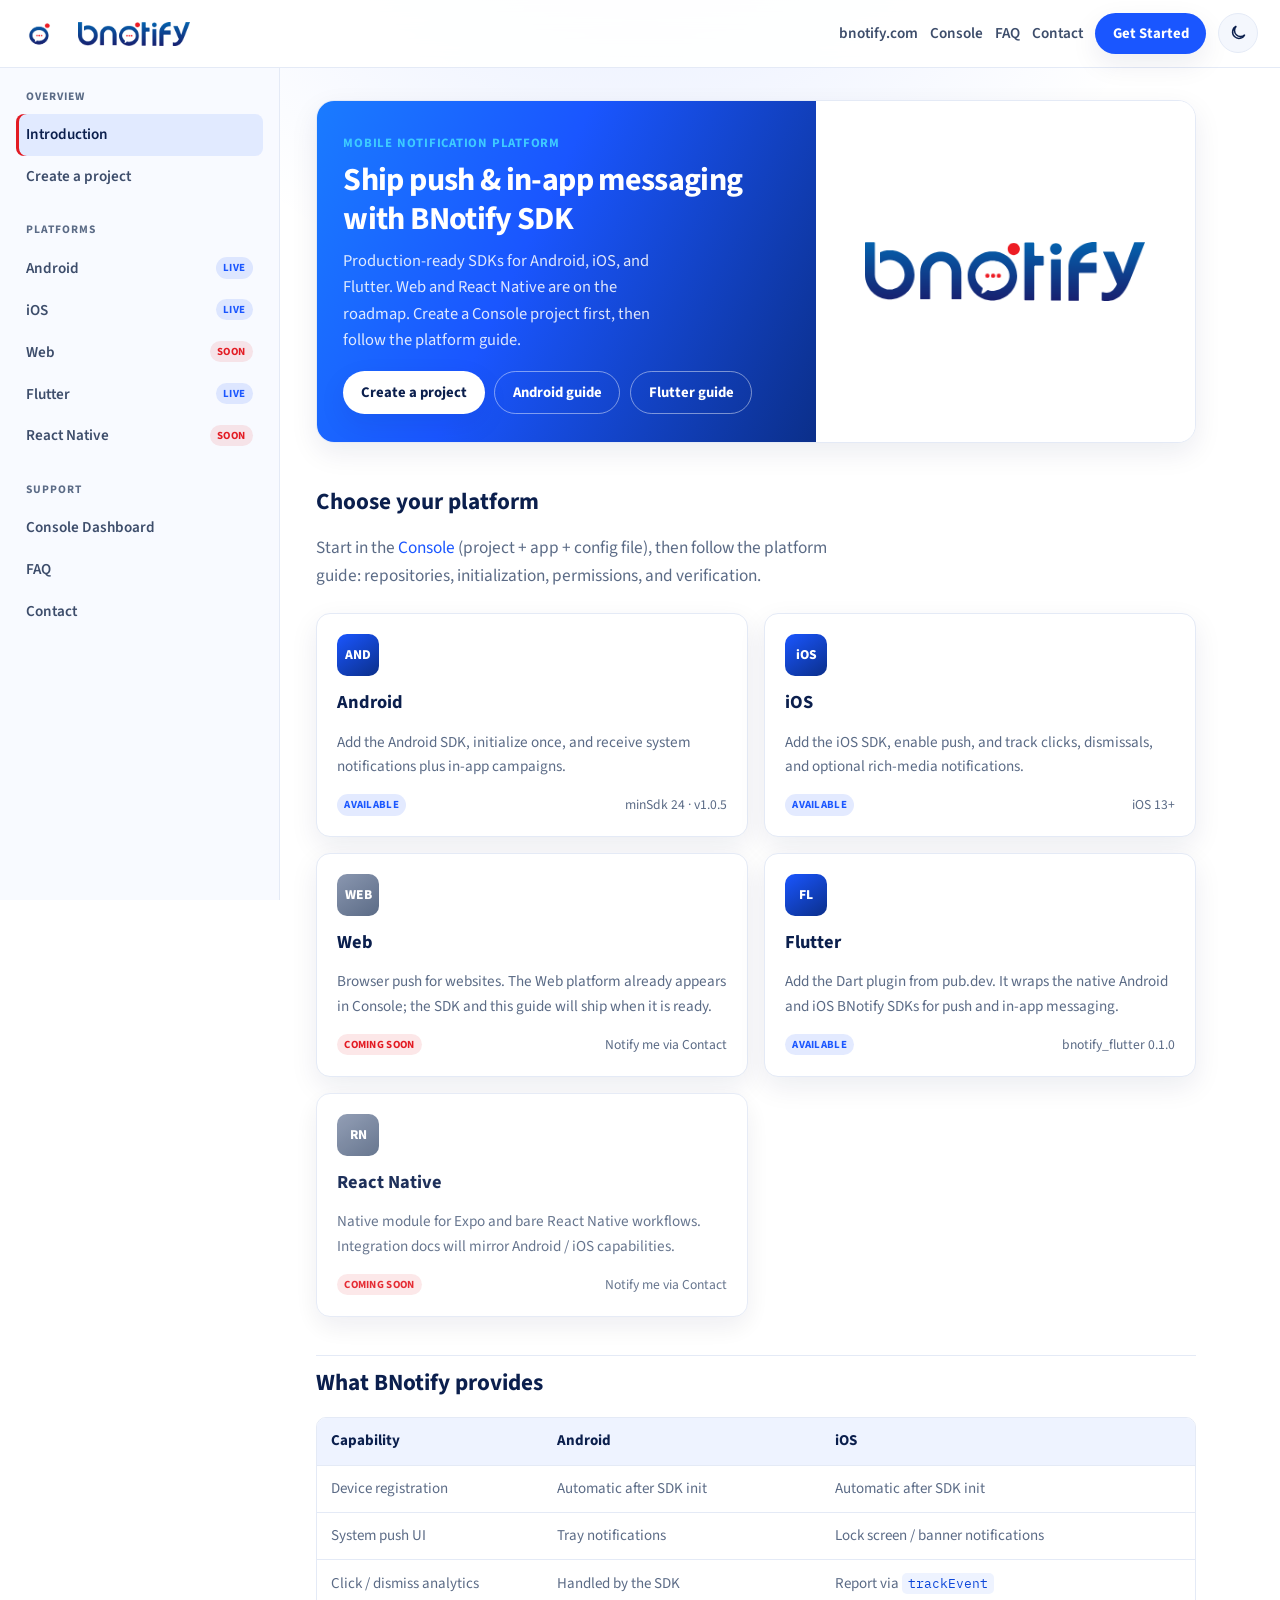
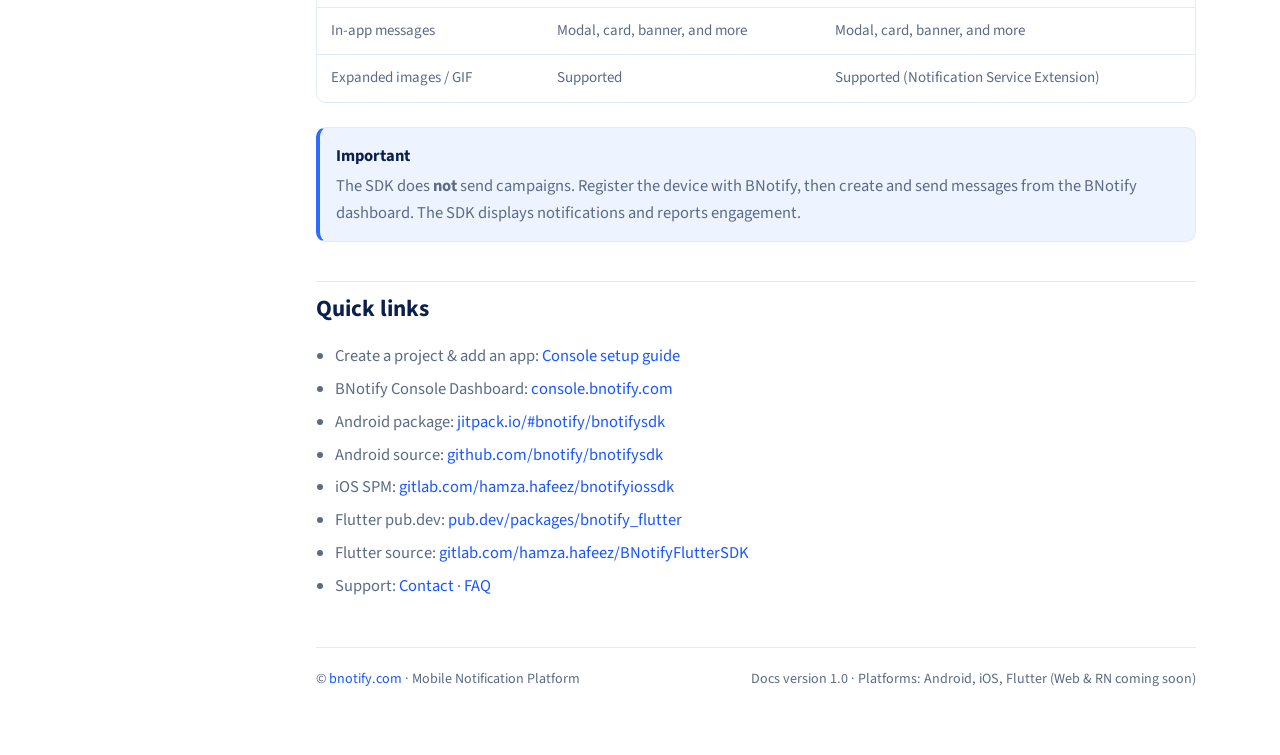
==== commit 029a6d93: "Publish Flutter as a live SDK with pub.dev integration docs. Co-authored-by: Cursor <cursoragent@cur" ====
--- a/index.html
+++ b/index.html
@@ -49,7 +49,7 @@
         <a class="nav-link" data-page="android.html" href="android.html">Android <span class="badge badge-live">Live</span></a>
         <a class="nav-link" data-page="ios.html" href="ios.html">iOS <span class="badge badge-live">Live</span></a>
         <a class="nav-link" data-page="web.html" href="web.html">Web <span class="badge badge-soon">Soon</span></a>
-        <a class="nav-link" data-page="flutter.html" href="flutter.html">Flutter <span class="badge badge-soon">Soon</span></a>
+        <a class="nav-link" data-page="flutter.html" href="flutter.html">Flutter <span class="badge badge-live">Live</span></a>
         <a class="nav-link" data-page="react-native.html" href="react-native.html">React Native <span class="badge badge-soon">Soon</span></a>
       </div>
       <div class="sidebar-section">
@@ -66,10 +66,11 @@
           <div class="hero-copy">
             <div class="page-kicker">Mobile Notification Platform</div>
             <h1>Ship push &amp; in-app messaging with BNotify SDK</h1>
-            <p>Production-ready SDKs for Android and iOS. Web, Flutter, and React Native are on the roadmap. Create a Console project first, then follow the platform guide.</p>
+            <p>Production-ready SDKs for Android, iOS, and Flutter. Web and React Native are on the roadmap. Create a Console project first, then follow the platform guide.</p>
             <div class="hero-actions">
               <a class="btn btn-primary" href="console.html">Create a project</a>
               <a class="btn btn-secondary" href="android.html">Android guide</a>
+              <a class="btn btn-secondary" href="flutter.html">Flutter guide</a>
             </div>
           </div>
           <div class="hero-brand">
@@ -108,15 +109,15 @@
               <span>Notify me via Contact</span>
             </div>
           </a>
-          <div class="platform-card disabled">
-            <div class="card-icon soon">FL</div>
+          <a class="platform-card" href="flutter.html">
+            <div class="card-icon">FL</div>
             <h3>Flutter</h3>
-            <p>Unified Dart plugin bridging native Android and iOS BNotify SDKs. Pub package and sample app are in development.</p>
+            <p>Add the Dart plugin from pub.dev. It wraps the native Android and iOS BNotify SDKs for push and in-app messaging.</p>
             <div class="card-foot">
-              <span class="badge badge-soon">Coming soon</span>
-              <span>Notify me via Contact</span>
+              <span class="badge badge-live">Available</span>
+              <span>bnotify_flutter 0.1.0</span>
             </div>
-          </div>
+          </a>
           <div class="platform-card disabled">
             <div class="card-icon soon">RN</div>
             <h3>React Native</h3>
@@ -180,12 +181,14 @@
           <li>Android package: <a href="https://jitpack.io/#bnotify/bnotifysdk" target="_blank" rel="noopener">jitpack.io/#bnotify/bnotifysdk</a></li>
           <li>Android source: <a href="https://github.com/bnotify/bnotifysdk" target="_blank" rel="noopener">github.com/bnotify/bnotifysdk</a></li>
           <li>iOS SPM: <a href="https://gitlab.com/hamza.hafeez/bnotifyiossdk" target="_blank" rel="noopener">gitlab.com/hamza.hafeez/bnotifyiossdk</a></li>
+          <li>Flutter pub.dev: <a href="https://pub.dev/packages/bnotify_flutter" target="_blank" rel="noopener">pub.dev/packages/bnotify_flutter</a></li>
+          <li>Flutter source: <a href="https://gitlab.com/hamza.hafeez/BNotifyFlutterSDK" target="_blank" rel="noopener">gitlab.com/hamza.hafeez/BNotifyFlutterSDK</a></li>
           <li>Support: <a href="contact.html">Contact</a> · <a href="faq.html">FAQ</a></li>
         </ul>
 
         <footer class="footer">
           <span>© <a href="https://bnotify.com/" target="_blank" rel="noopener">bnotify.com</a> · Mobile Notification Platform</span>
-          <span>Docs version 1.0 · Platforms: Android, iOS (Web, Flutter &amp; RN coming soon)</span>
+          <span>Docs version 1.0 · Platforms: Android, iOS, Flutter (Web &amp; RN coming soon)</span>
         </footer>
       </div>
     </main>
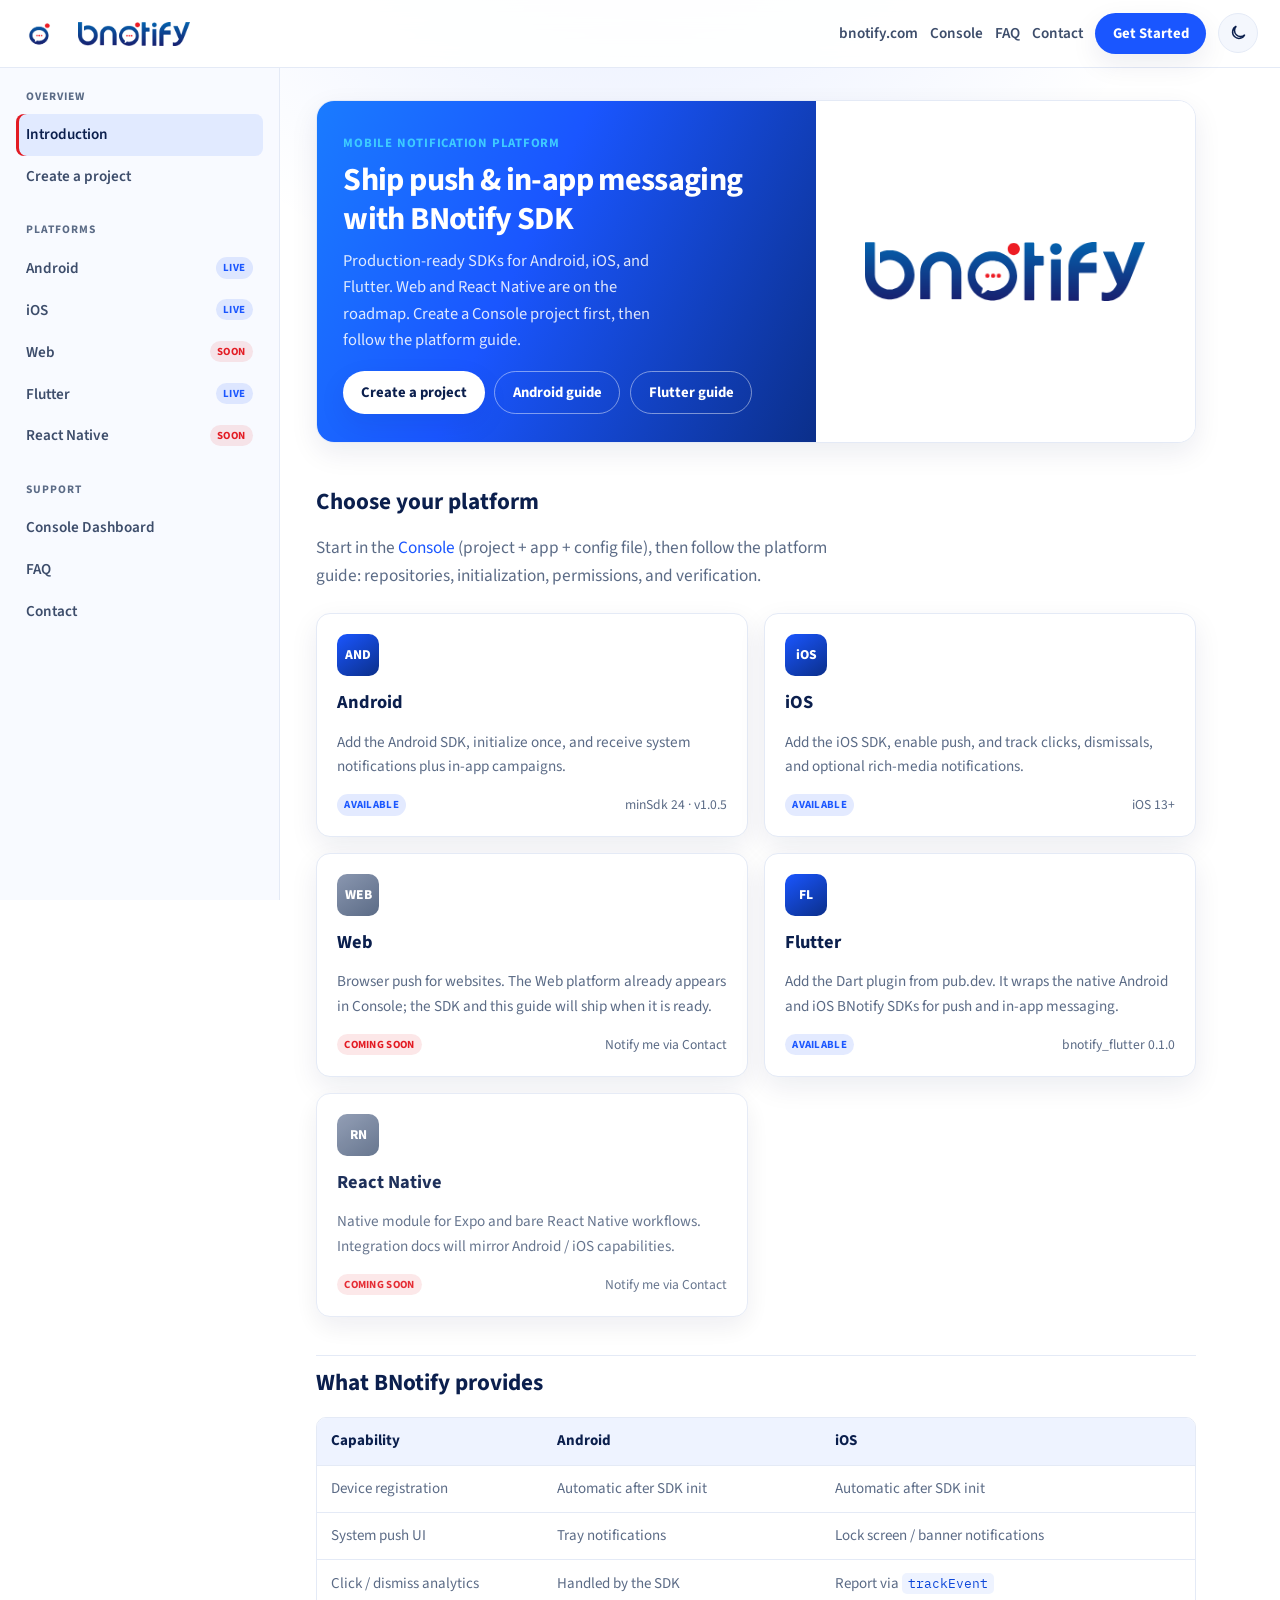
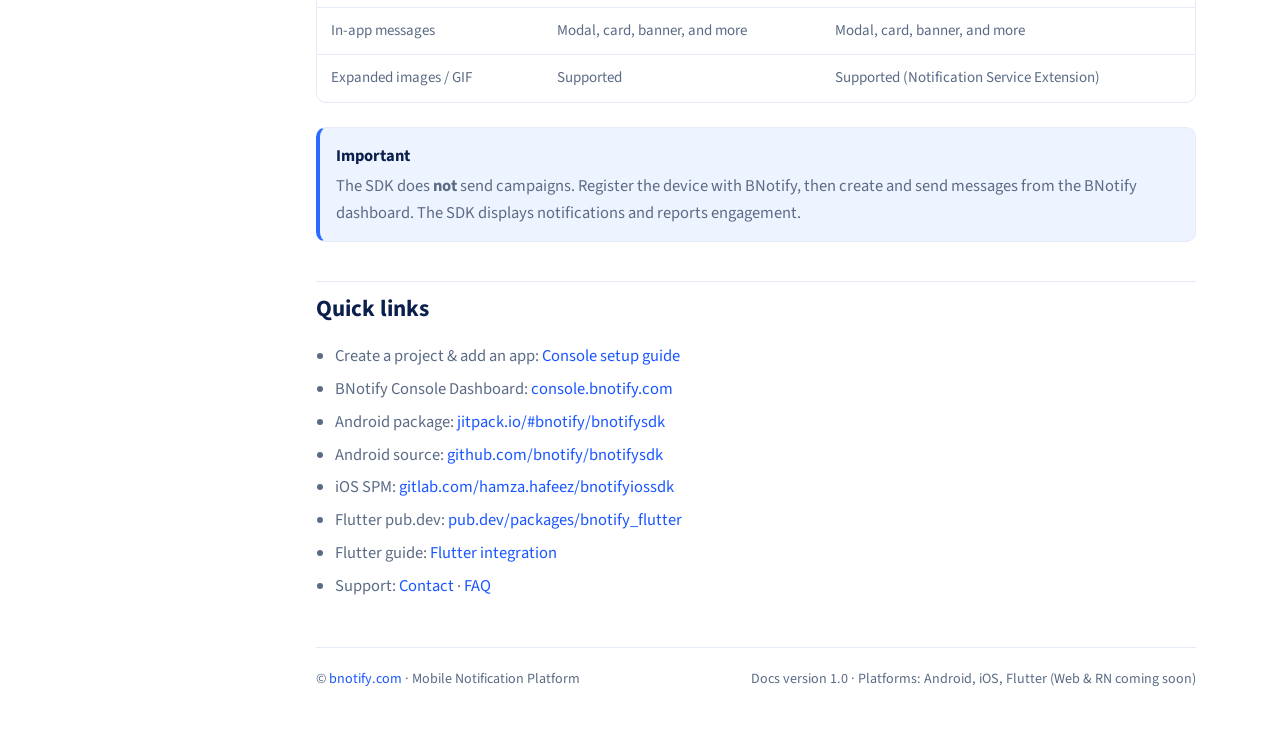
==== commit 5fd3bbd8: "Remove public GitLab source links for the private Flutter plugin repo. Co-authored-by: Cursor <curso" ====
--- a/index.html
+++ b/index.html
@@ -182,7 +182,7 @@
           <li>Android source: <a href="https://github.com/bnotify/bnotifysdk" target="_blank" rel="noopener">github.com/bnotify/bnotifysdk</a></li>
           <li>iOS SPM: <a href="https://gitlab.com/hamza.hafeez/bnotifyiossdk" target="_blank" rel="noopener">gitlab.com/hamza.hafeez/bnotifyiossdk</a></li>
           <li>Flutter pub.dev: <a href="https://pub.dev/packages/bnotify_flutter" target="_blank" rel="noopener">pub.dev/packages/bnotify_flutter</a></li>
-          <li>Flutter source: <a href="https://gitlab.com/hamza.hafeez/BNotifyFlutterSDK" target="_blank" rel="noopener">gitlab.com/hamza.hafeez/BNotifyFlutterSDK</a></li>
+          <li>Flutter guide: <a href="flutter.html">Flutter integration</a></li>
           <li>Support: <a href="contact.html">Contact</a> · <a href="faq.html">FAQ</a></li>
         </ul>
 
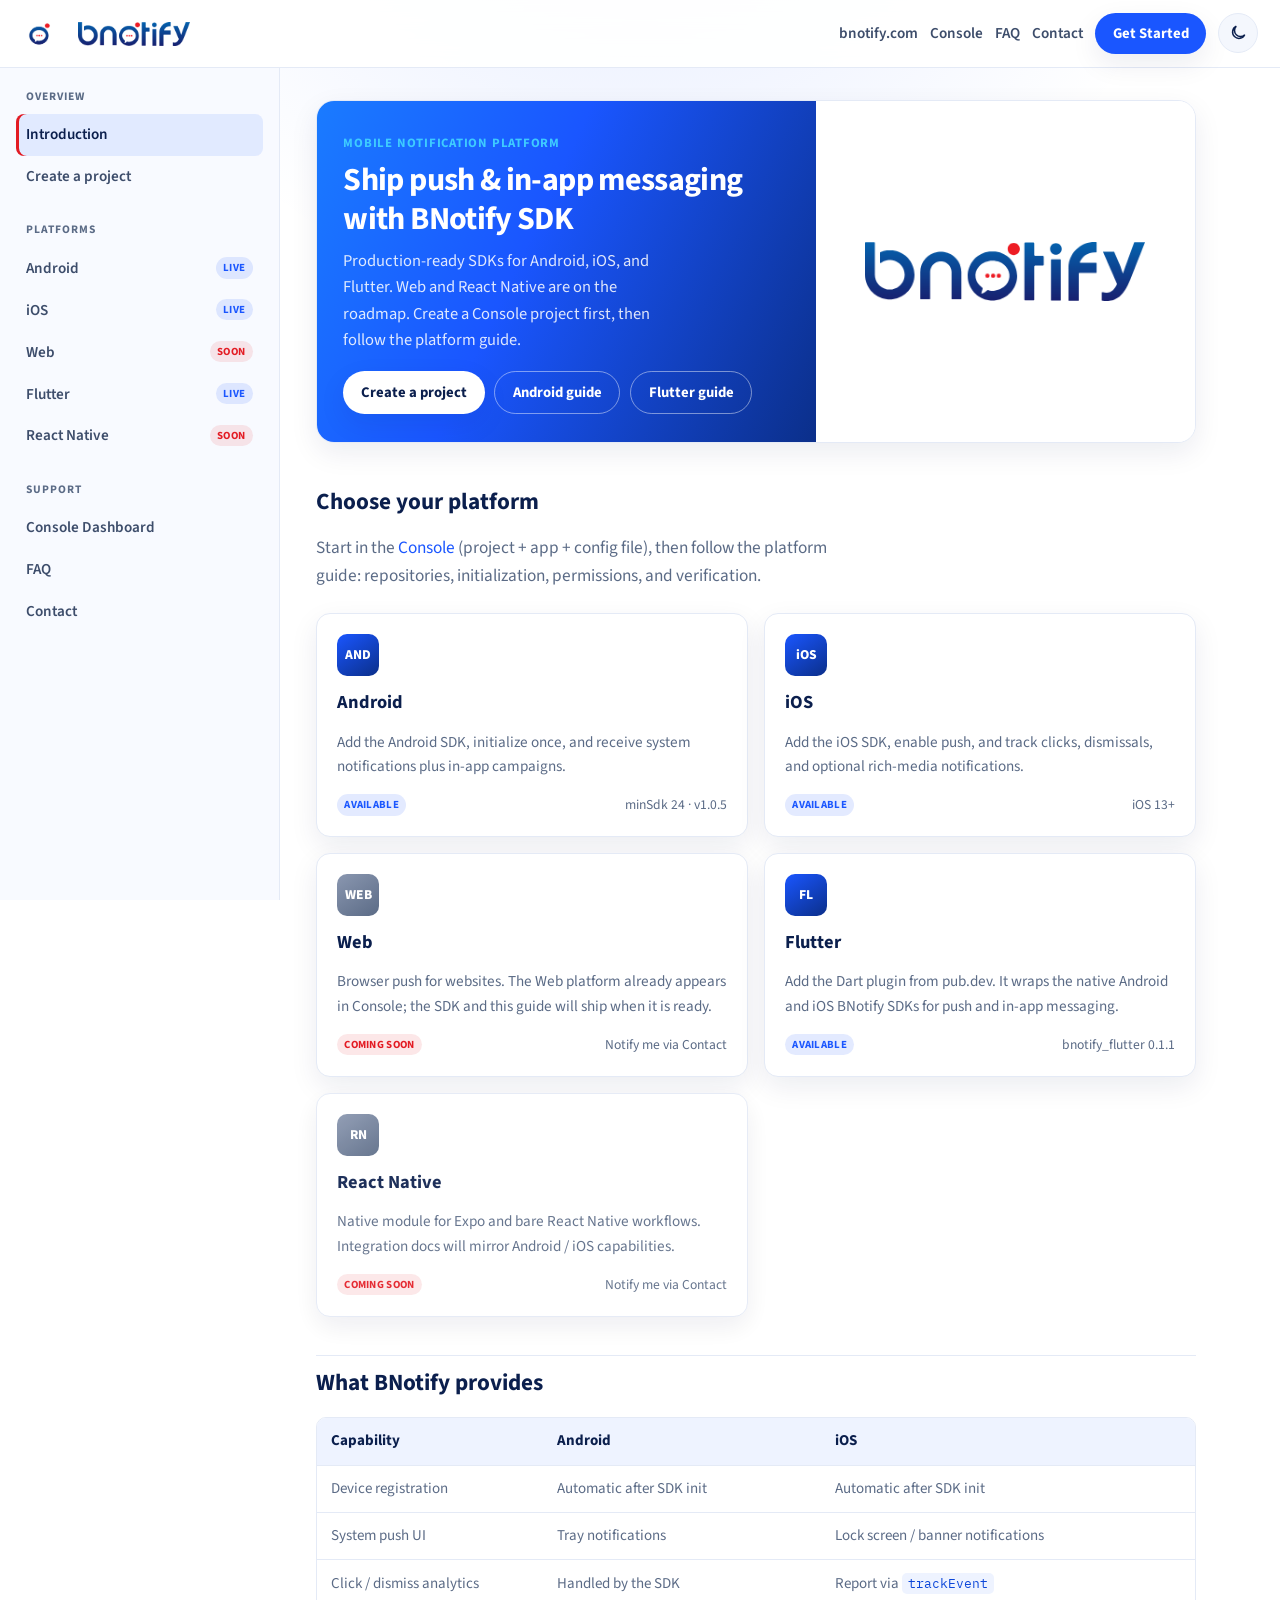
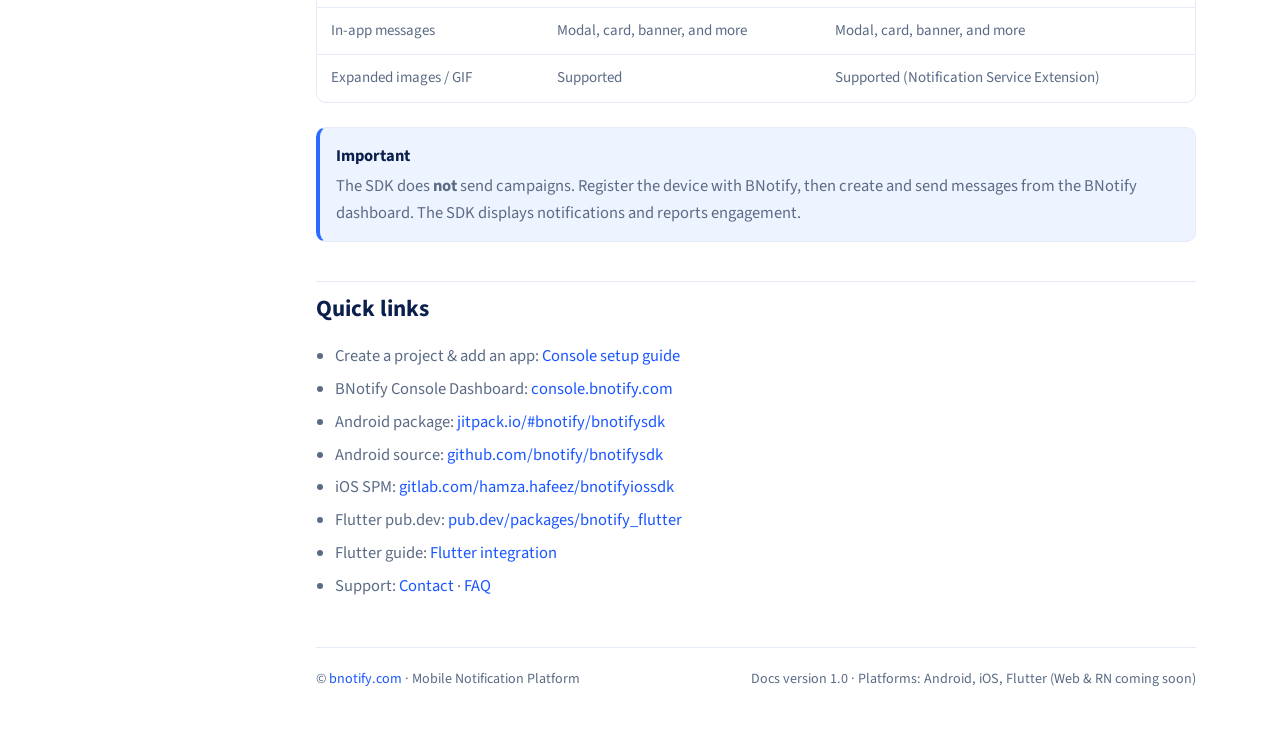
==== commit 0af4a31c: "Document Flutter package version 0.1.1 on pub.dev. Co-authored-by: Cursor <cursoragent@cursor.com>" ====
--- a/index.html
+++ b/index.html
@@ -115,7 +115,7 @@
             <p>Add the Dart plugin from pub.dev. It wraps the native Android and iOS BNotify SDKs for push and in-app messaging.</p>
             <div class="card-foot">
               <span class="badge badge-live">Available</span>
-              <span>bnotify_flutter 0.1.0</span>
+              <span>bnotify_flutter 0.1.1</span>
             </div>
           </a>
           <div class="platform-card disabled">
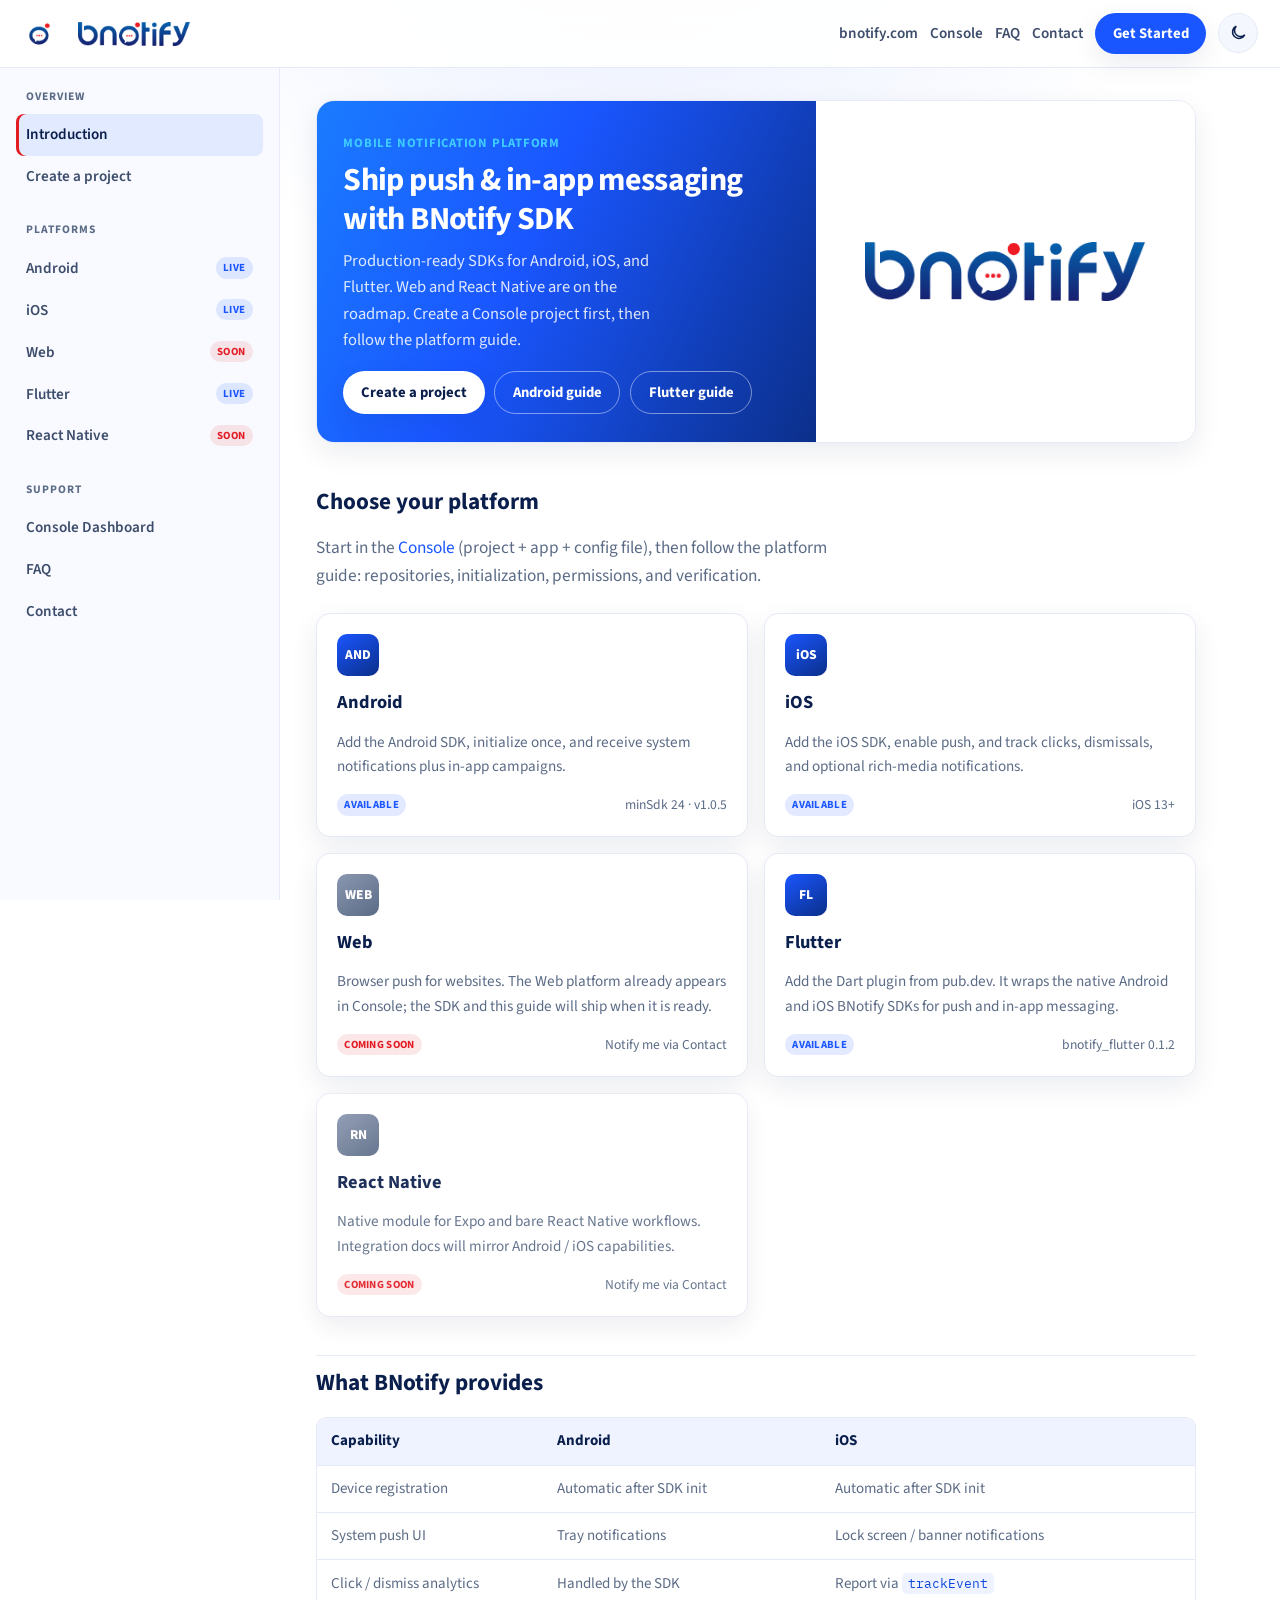
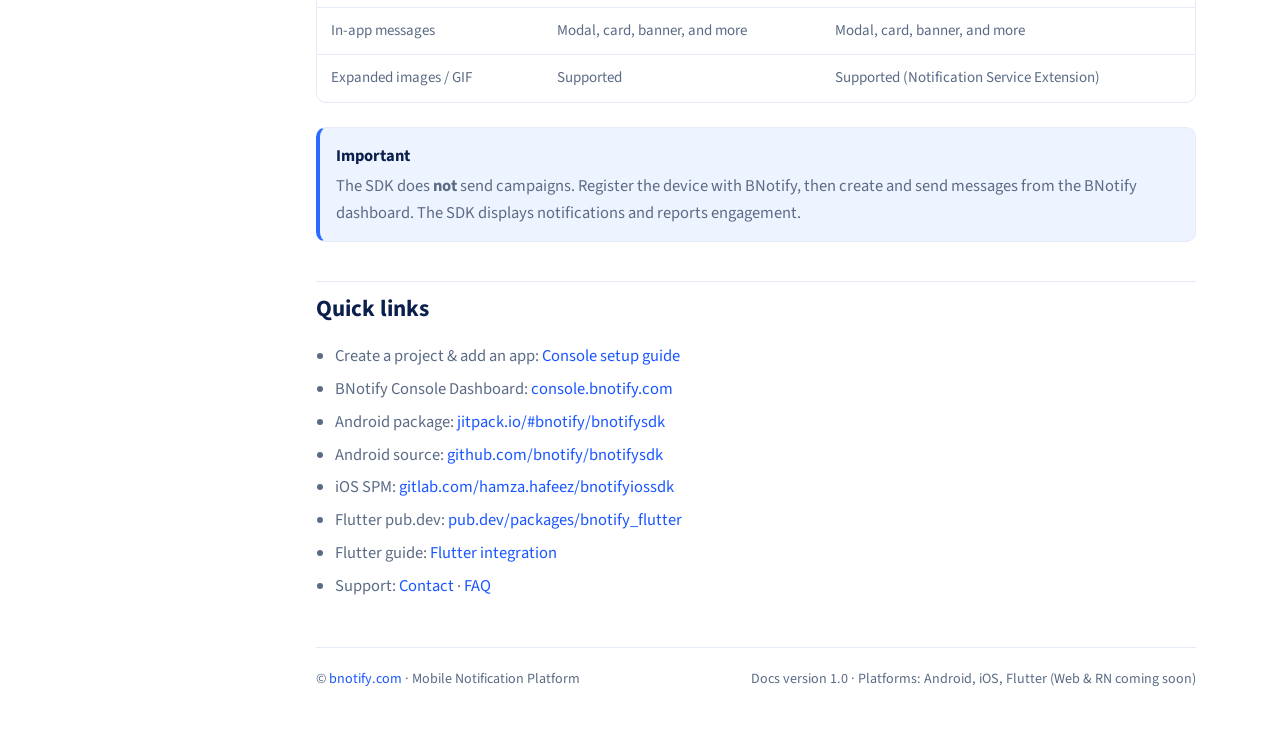
==== commit 2f66ef96: "Bump Flutter package docs to bnotify_flutter 0.1.2. Co-authored-by: Cursor <cursoragent@cursor.com>" ====
--- a/index.html
+++ b/index.html
@@ -115,7 +115,7 @@
             <p>Add the Dart plugin from pub.dev. It wraps the native Android and iOS BNotify SDKs for push and in-app messaging.</p>
             <div class="card-foot">
               <span class="badge badge-live">Available</span>
-              <span>bnotify_flutter 0.1.1</span>
+              <span>bnotify_flutter 0.1.2</span>
             </div>
           </a>
           <div class="platform-card disabled">
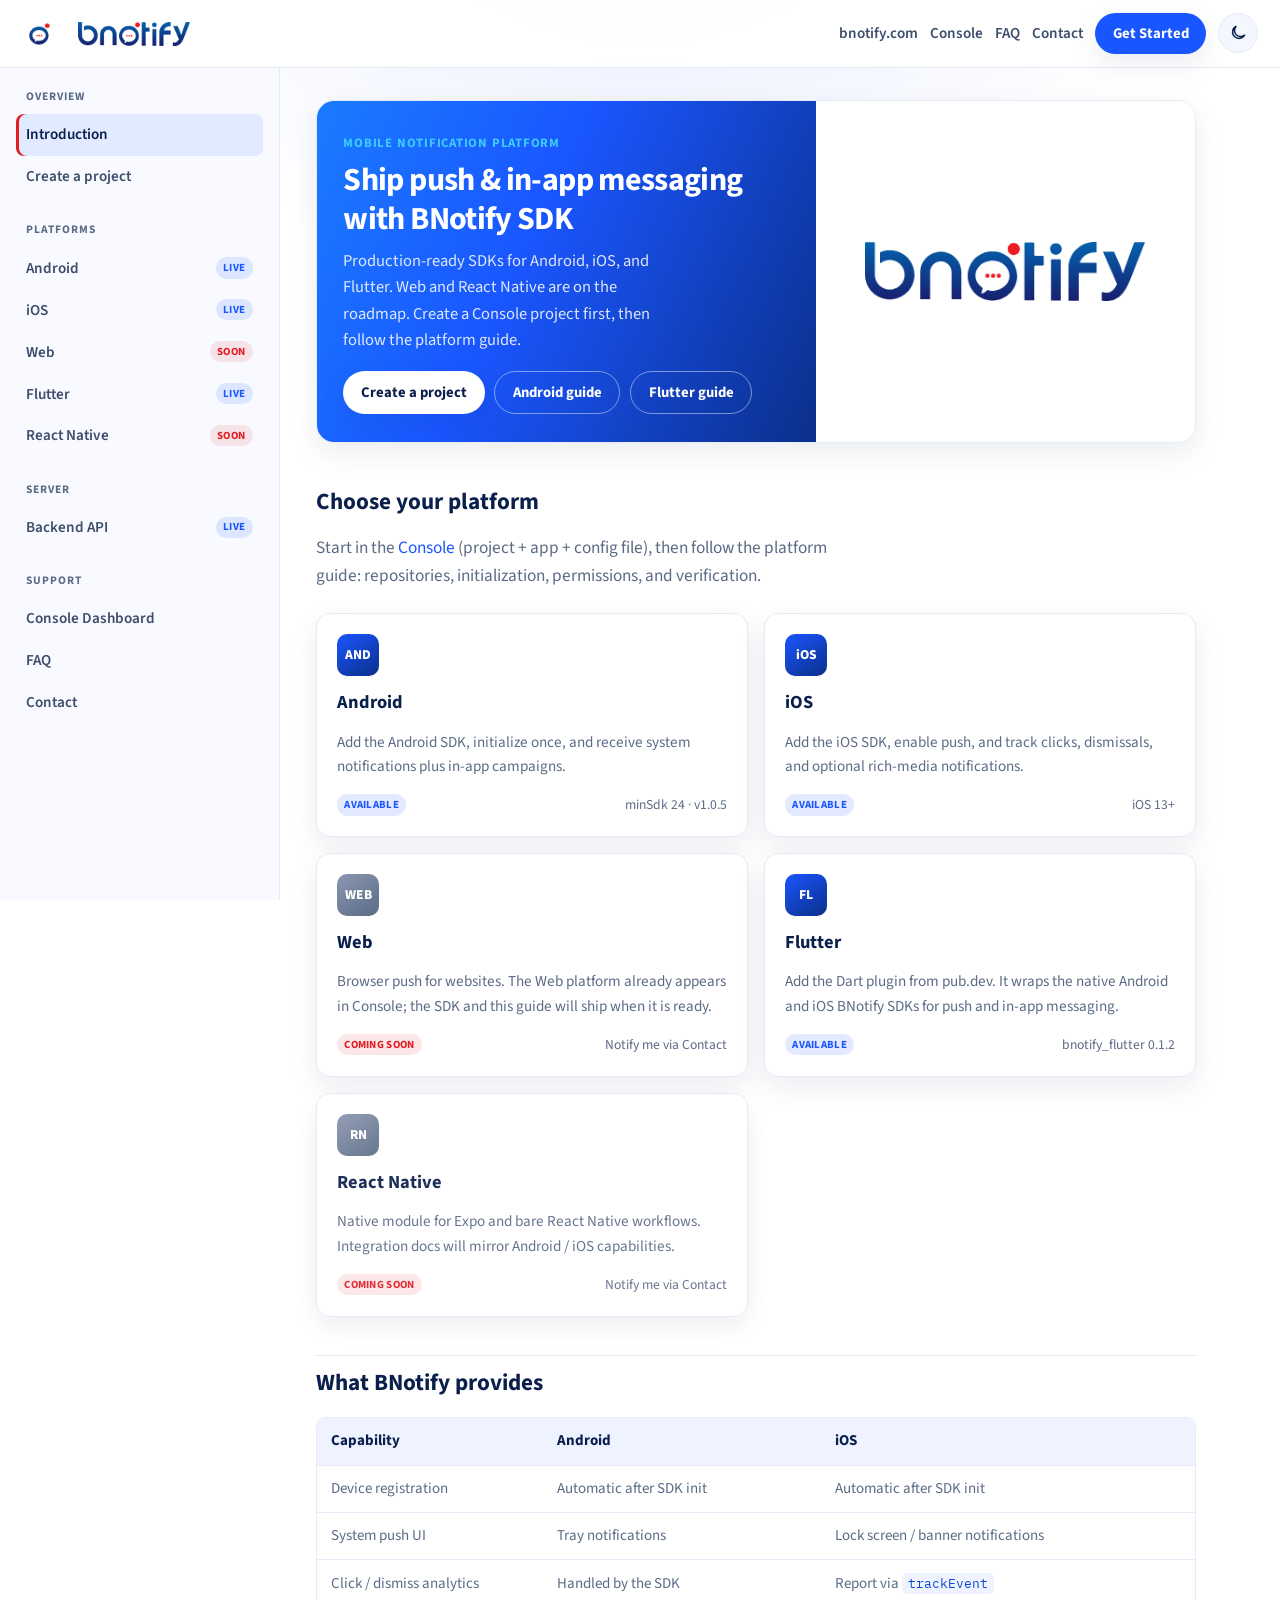
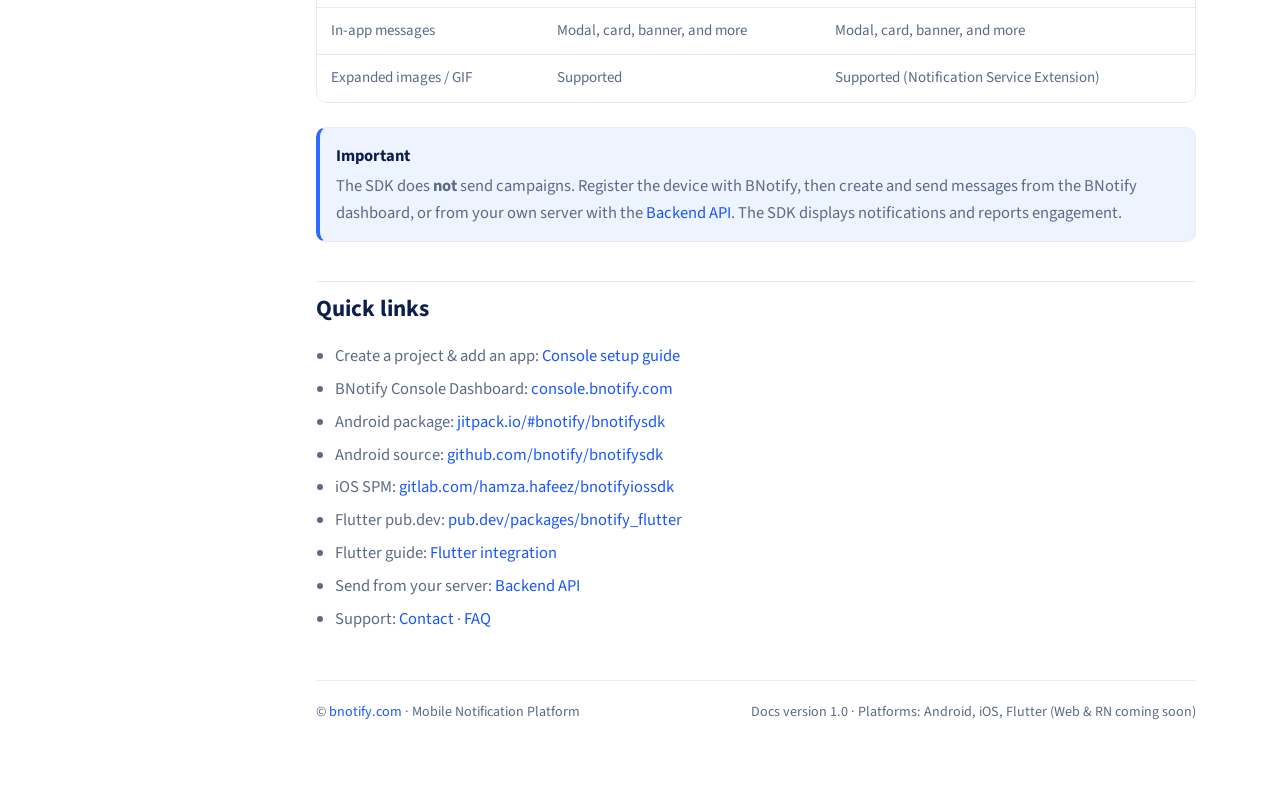
==== commit 9c94ad36: "Add a Backend API guide for sending notifications from your own server. Co-authored-by: Cursor <curs" ====
--- a/index.html
+++ b/index.html
@@ -53,6 +53,10 @@
         <a class="nav-link" data-page="react-native.html" href="react-native.html">React Native <span class="badge badge-soon">Soon</span></a>
       </div>
       <div class="sidebar-section">
+        <div class="sidebar-label">Server</div>
+        <a class="nav-link" data-page="backend-api.html" href="backend-api.html">Backend API <span class="badge badge-live">Live</span></a>
+      </div>
+      <div class="sidebar-section">
         <div class="sidebar-label">Support</div>
         <a class="nav-link" href="https://console.bnotify.com/projects" target="_blank" rel="noopener">Console Dashboard</a>
         <a class="nav-link" data-page="faq.html" href="faq.html">FAQ</a>
@@ -171,7 +175,7 @@
 
         <div class="callout info">
           <div class="callout-title">Important</div>
-          <p>The SDK does <strong>not</strong> send campaigns. Register the device with BNotify, then create and send messages from the BNotify dashboard. The SDK displays notifications and reports engagement.</p>
+          <p>The SDK does <strong>not</strong> send campaigns. Register the device with BNotify, then create and send messages from the BNotify dashboard, or from your own server with the <a href="backend-api.html">Backend API</a>. The SDK displays notifications and reports engagement.</p>
         </div>
 
         <h2>Quick links</h2>
@@ -183,6 +187,7 @@
           <li>iOS SPM: <a href="https://gitlab.com/hamza.hafeez/bnotifyiossdk" target="_blank" rel="noopener">gitlab.com/hamza.hafeez/bnotifyiossdk</a></li>
           <li>Flutter pub.dev: <a href="https://pub.dev/packages/bnotify_flutter" target="_blank" rel="noopener">pub.dev/packages/bnotify_flutter</a></li>
           <li>Flutter guide: <a href="flutter.html">Flutter integration</a></li>
+          <li>Send from your server: <a href="backend-api.html">Backend API</a></li>
           <li>Support: <a href="contact.html">Contact</a> · <a href="faq.html">FAQ</a></li>
         </ul>
 
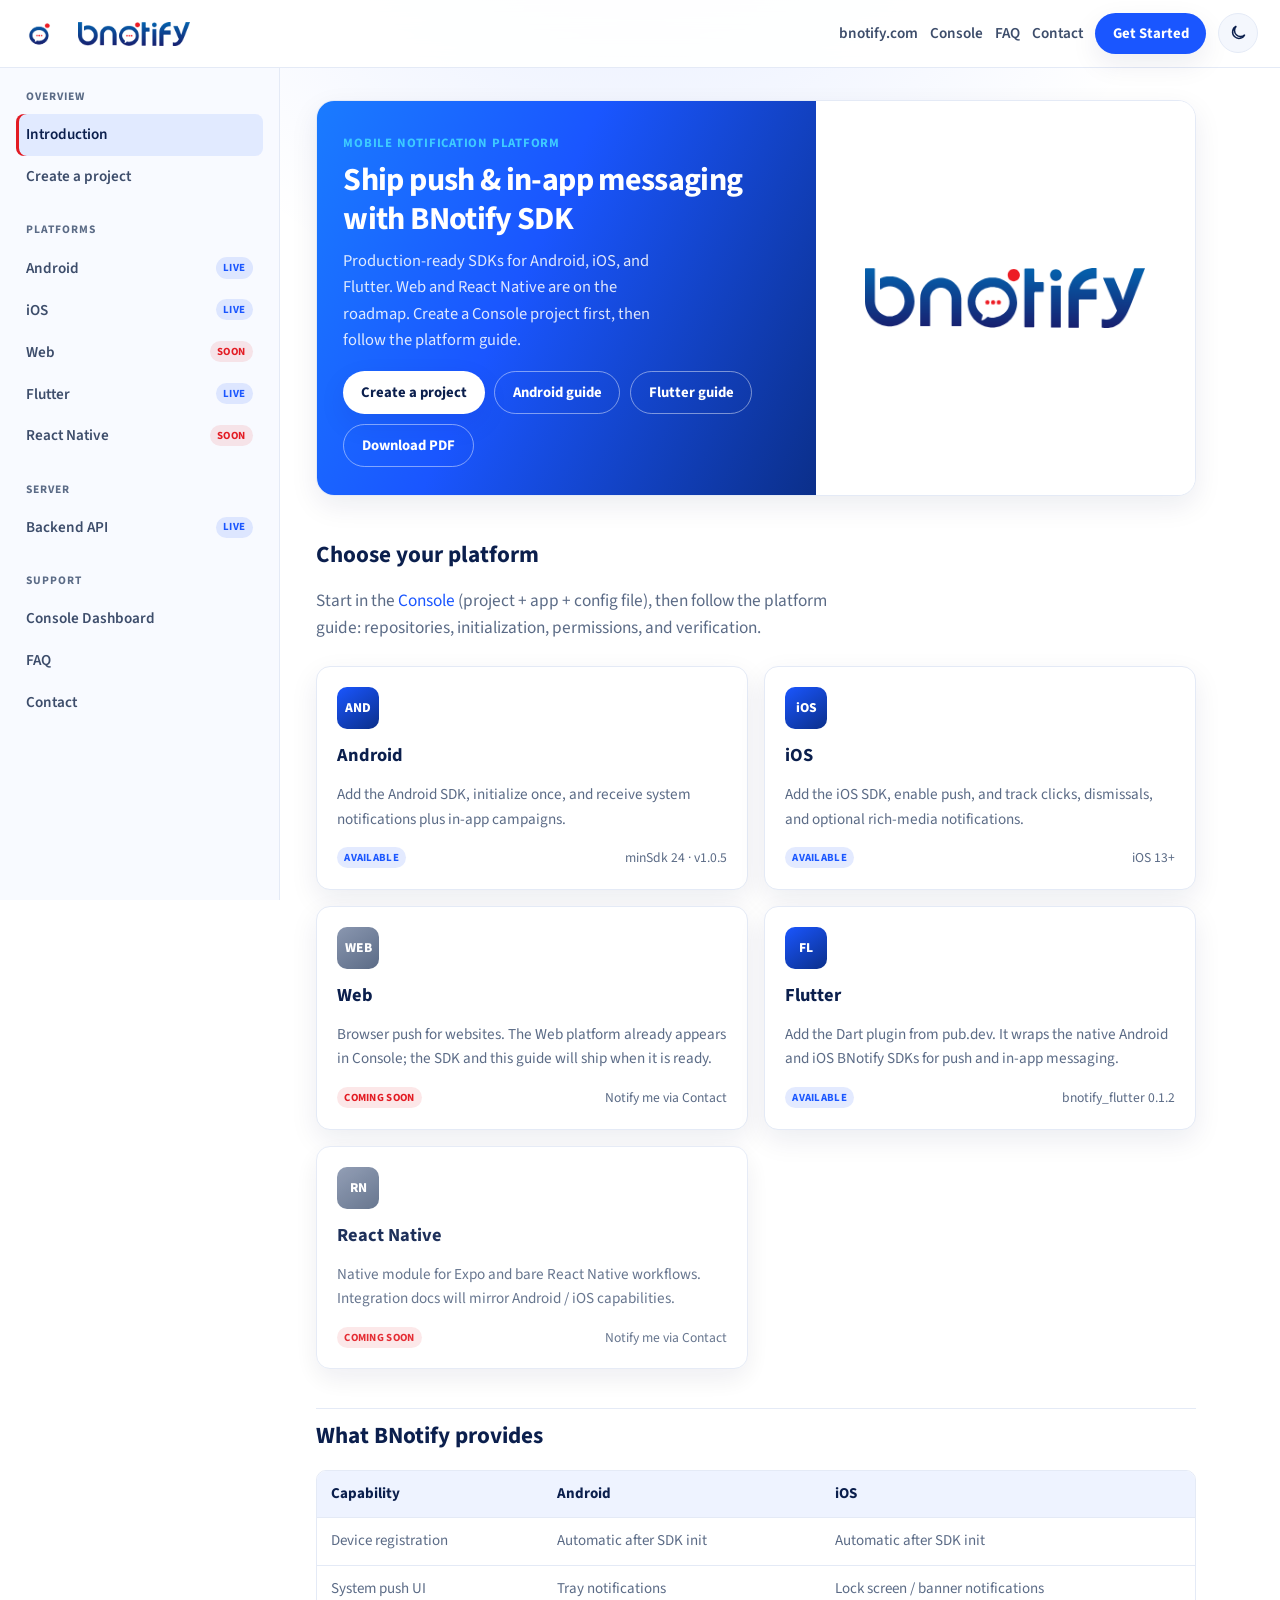
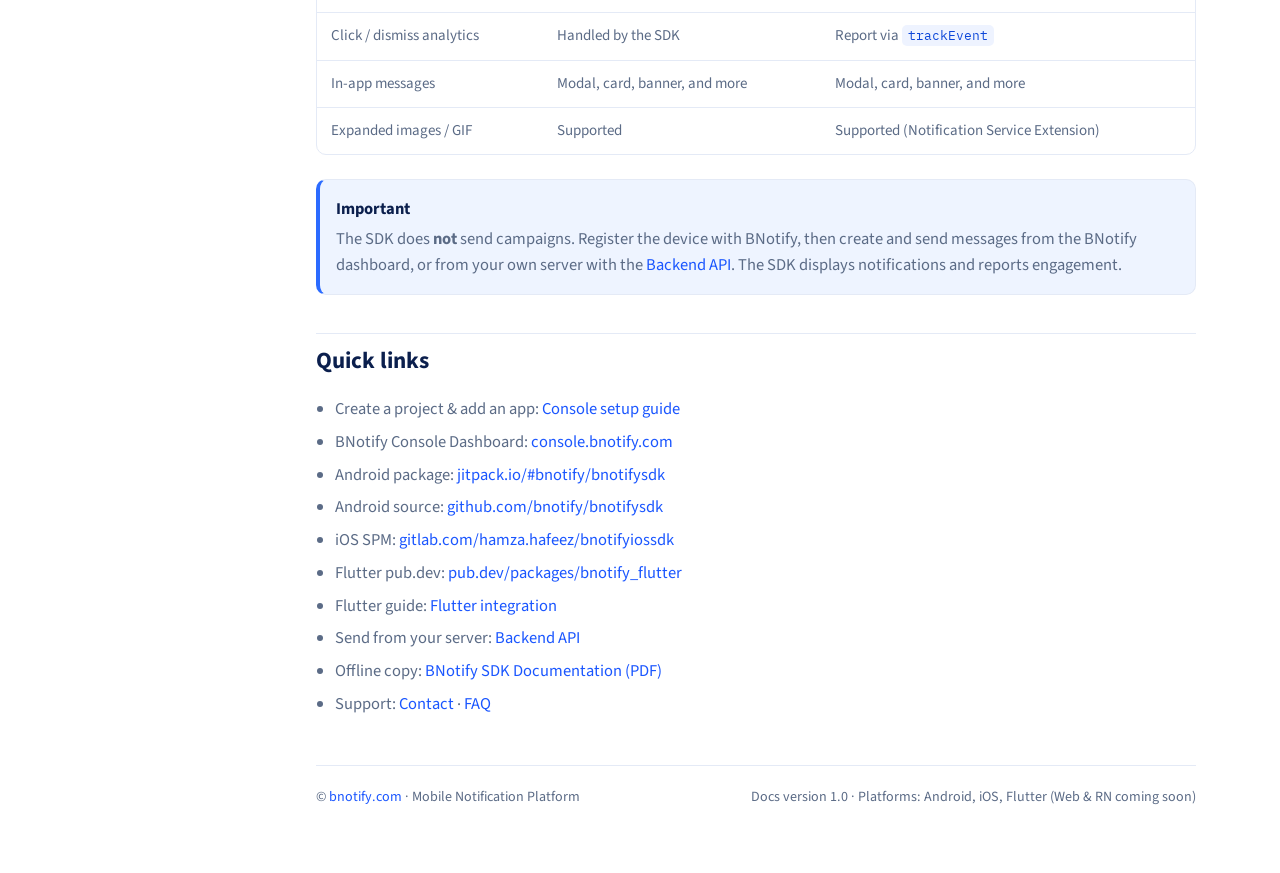
==== commit fef933ff: "Add a complete offline PDF of the SDK documentation. Co-authored-by: Cursor <cursoragent@cursor.com>" ====
--- a/index.html
+++ b/index.html
@@ -75,6 +75,7 @@
               <a class="btn btn-primary" href="console.html">Create a project</a>
               <a class="btn btn-secondary" href="android.html">Android guide</a>
               <a class="btn btn-secondary" href="flutter.html">Flutter guide</a>
+              <a class="btn btn-secondary" href="BNotify-SDK-Documentation.pdf">Download PDF</a>
             </div>
           </div>
           <div class="hero-brand">
@@ -188,6 +189,7 @@
           <li>Flutter pub.dev: <a href="https://pub.dev/packages/bnotify_flutter" target="_blank" rel="noopener">pub.dev/packages/bnotify_flutter</a></li>
           <li>Flutter guide: <a href="flutter.html">Flutter integration</a></li>
           <li>Send from your server: <a href="backend-api.html">Backend API</a></li>
+          <li>Offline copy: <a href="BNotify-SDK-Documentation.pdf">BNotify SDK Documentation (PDF)</a></li>
           <li>Support: <a href="contact.html">Contact</a> · <a href="faq.html">FAQ</a></li>
         </ul>
 
--- a/assets/css/docs.css
+++ b/assets/css/docs.css
@@ -1035,3 +1035,75 @@
     padding: 3px 6px;
   }
 }
+
+@media print {
+  @page {
+    size: A4;
+    margin: 14mm 12mm 16mm;
+  }
+
+  * {
+    -webkit-print-color-adjust: exact;
+    print-color-adjust: exact;
+  }
+
+  .topbar,
+  .sidebar,
+  .copy-btn,
+  .menu-toggle,
+  .theme-toggle,
+  .toc-inline,
+  .nav-sub {
+    display: none !important;
+  }
+
+  .layout {
+    display: block !important;
+    min-height: 0 !important;
+  }
+
+  .content,
+  .content-inner {
+    max-width: none !important;
+    width: auto !important;
+    margin: 0 !important;
+    padding: 0 !important;
+  }
+
+  body {
+    background: #fff !important;
+  }
+
+  .pre-wrap,
+  table,
+  .callout,
+  figure,
+  .platform-card,
+  tr {
+    break-inside: avoid;
+  }
+
+  h1, h2, h3 {
+    break-after: avoid;
+  }
+
+  img {
+    max-width: 100% !important;
+  }
+
+  p a[href^="http"]::after,
+  li a[href^="http"]::after,
+  .lead a[href^="http"]::after {
+    content: " (" attr(href) ")";
+    font-size: 0.85em;
+    word-break: break-all;
+  }
+
+  .content-inner::after {
+    content: "BNotify SDK Documentation · https://bnotify.github.io/sdk-docs/";
+    display: block;
+    margin-top: 2rem;
+    font-size: 0.8rem;
+    color: #5b6b86;
+  }
+}
